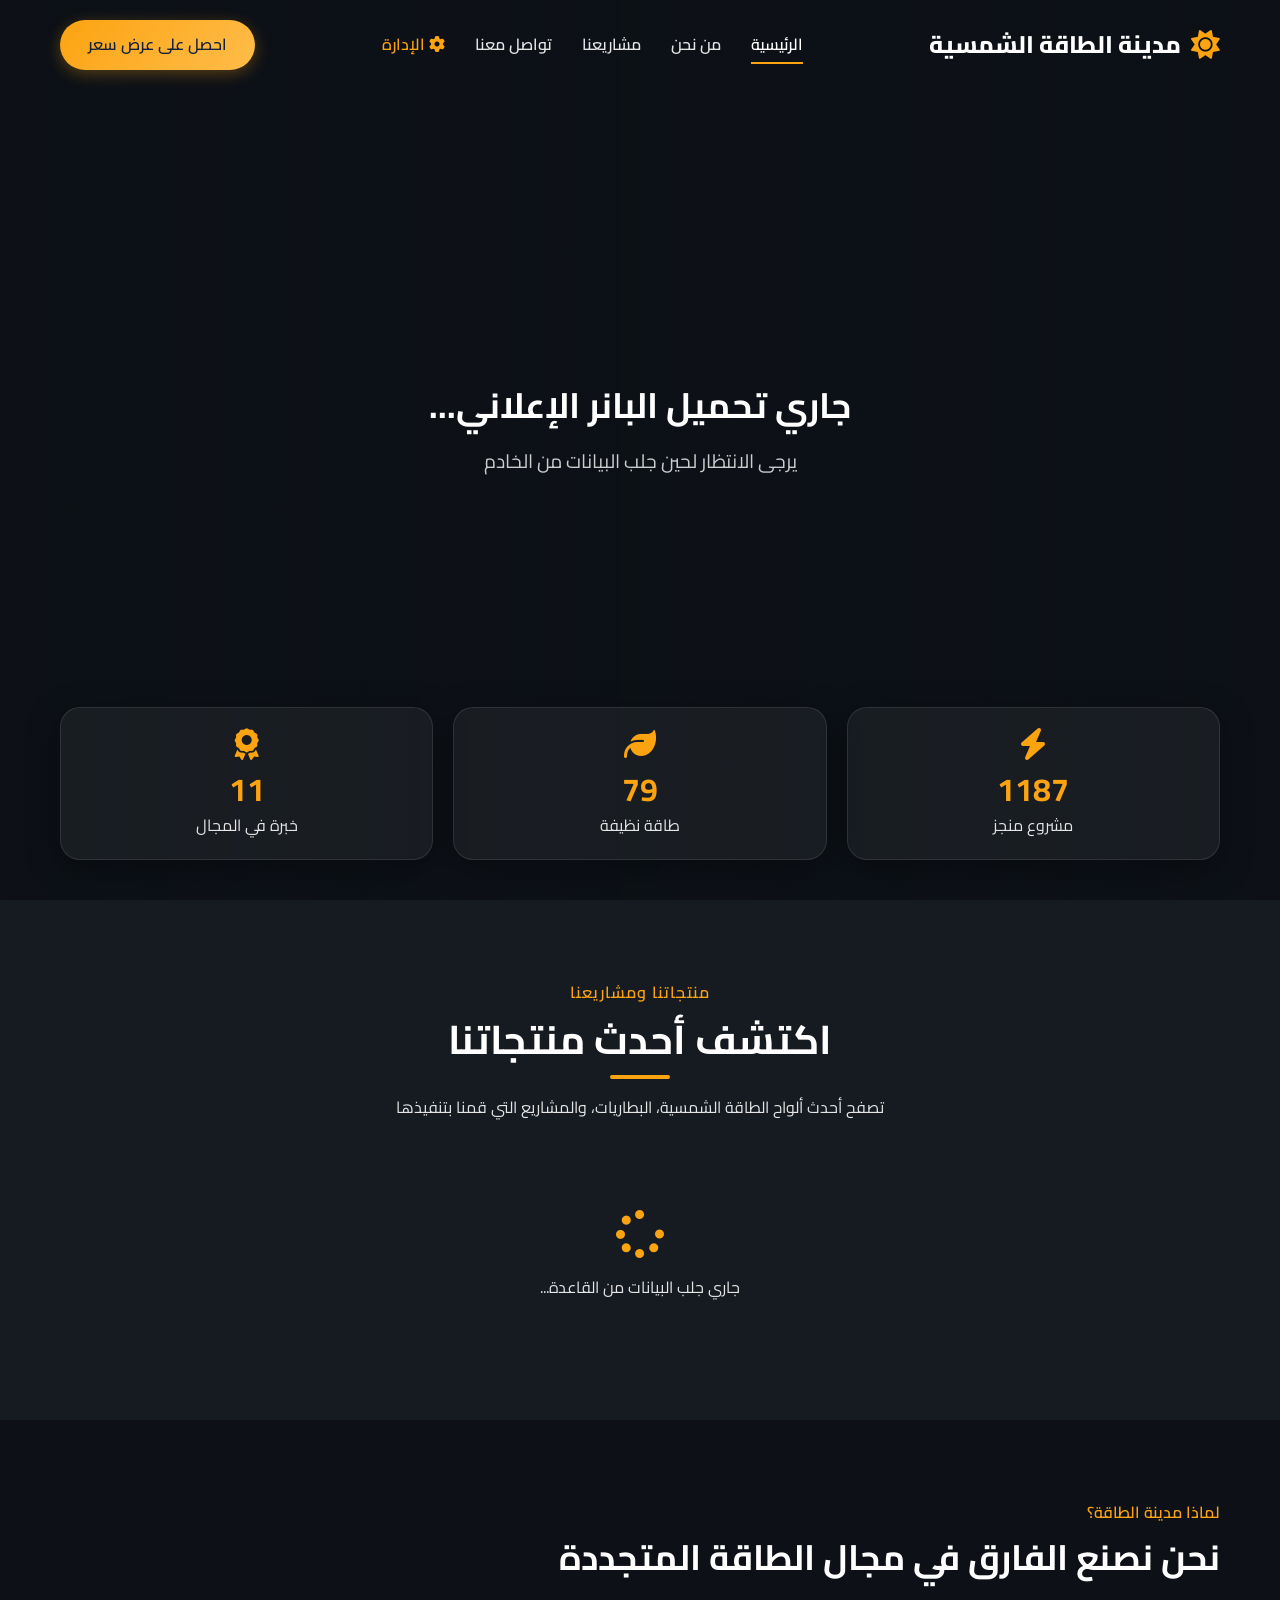
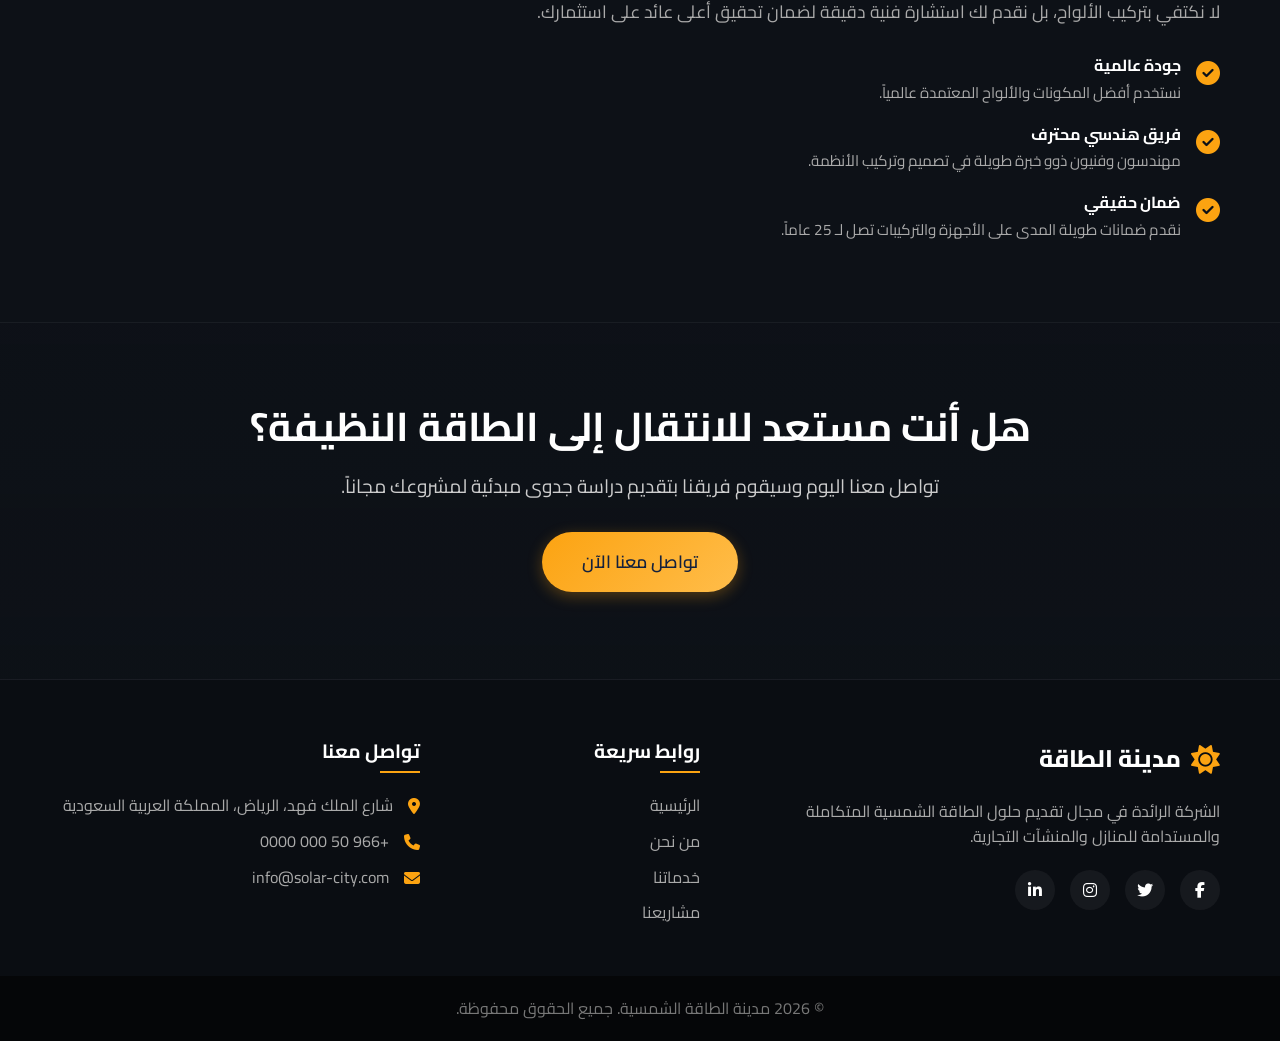
==== index.html @ 804834fa "مدينة الطاقه الشمسيه" ====
<!DOCTYPE html>
<html lang="ar" dir="rtl">
<head>
    <meta charset="UTF-8">
    <meta name="viewport" content="width=device-width, initial-scale=1.0">
    <title>مدينة الطاقة الشمسية - لحياة أكثر إشراقاً</title>
    <meta name="description" content="مدينة الطاقة الشمسية - الخبراء في تصميم وتركيب وصيانة أنظمة الطاقة الشمسية بجودة عالمية.">
    <!-- Google Fonts -->
    <link rel="preconnect" href="https://fonts.googleapis.com">
    <link rel="preconnect" href="https://fonts.gstatic.com" crossorigin>
    <link href="https://fonts.googleapis.com/css2?family=Cairo:wght@300;400;600;700;800&display=swap" rel="stylesheet">
    <!-- Font Awesome for Icons -->
    <link rel="stylesheet" href="https://cdnjs.cloudflare.com/ajax/libs/font-awesome/6.4.0/css/all.min.css">
    <!-- Swiper CSS -->
    <link rel="stylesheet" href="https://cdn.jsdelivr.net/npm/swiper@11/swiper-bundle.min.css" />
    <!-- Custom CSS -->
    <link rel="stylesheet" href="css/style.css">
    <!-- Appwrite Web SDK -->
    <script src="https://cdn.jsdelivr.net/npm/appwrite@13.0.0"></script>
</head>
<body>

    <!-- Header & Navigation -->
    <header class="header">
        <div class="container nav-container">
            <a href="#" class="logo">
                <i class="fa-solid fa-sun"></i>
                <span> مدينة الطاقة الشمسية </span>
            </a>
            <nav class="navbar">
                <ul class="nav-menu">
                    <li><a href="#home" class="nav-link active">الرئيسية</a></li>
                    <li><a href="#about" class="nav-link">من نحن</a></li>
                    <li><a href="#projects" class="nav-link">مشاريعنا</a></li>
                    <li><a href="#contact" class="nav-link">تواصل معنا</a></li>
                    <li><a href="admin.html" class="nav-link" style="color: var(--primary-color);"><i class="fa-solid fa-gear"></i> الإدارة</a></li>
                </ul>
                <div class="hamburger">
                    <span class="bar"></span>
                    <span class="bar"></span>
                    <span class="bar"></span>
                </div>
            </nav>
            <a href="#contact" class="btn btn-primary nav-btn">احصل على عرض سعر</a>
        </div>
    </header>

    <!-- Hero Section (Slider) -->
    <section id="home" class="hero">
        <div class="swiper hero-swiper">
            <div class="swiper-wrapper" id="dynamic-hero-slides">
                <!-- Slides will be loaded dynamically from Appwrite -->
                <div class="swiper-slide" style="background-image: url('https://images.unsplash.com/photo-1509391366360-2e959784a276?q=80&w=2072&auto=format&fit=crop');">
                    <div class="hero-overlay"></div>
                    <div class="container hero-content" style="text-align: center;">
                        <h1 class="hero-title" style="font-size: 2.2rem; text-align: center;">جاري تحميل البانر الإعلاني...</h1>
                        <p class="hero-subtitle" style="text-align: center;">يرجى الانتظار لحين جلب البيانات من الخادم</p>
                    </div>
                </div>
            </div>
            <!-- Add Pagination -->
            <div class="swiper-pagination"></div>
            <!-- Add Navigation -->
            <div class="swiper-button-next"></div>
            <div class="swiper-button-prev"></div>
        </div>

        <!-- Floating Statistics -->
        <div class="hero-stats-wrapper">
            <div class="container">
                <div class="hero-stats">
                    <div class="stat-card glass-panel">
                        <i class="fa-solid fa-bolt stat-icon"></i>
                        <h3>+1500</h3>
                        <p>مشروع منجز</p>
                    </div>
                    <div class="stat-card glass-panel">
                        <i class="fa-solid fa-leaf stat-icon"></i>
                        <h3>100%</h3>
                        <p>طاقة نظيفة</p>
                    </div>
                    <div class="stat-card glass-panel">
                        <i class="fa-solid fa-award stat-icon"></i>
                        <h3>15 سنة</h3>
                        <p>خبرة في المجال</p>
                    </div>
                </div>
            </div>
        </div>
    </section>

    <!-- Products & Projects Section (Dynamic) -->
    <section id="projects" class="services section-padding">
        <div class="container">
            <div class="section-title text-center">
                <span class="subtitle">منتجاتنا ومشاريعنا</span>
                <h2>اكتشف أحدث منتجاتنا</h2>
                <p>تصفح أحدث ألواح الطاقة الشمسية، البطاريات، والمشاريع التي قمنا بتنفيذها</p>
            </div>
            
            <!-- Dynamic Category Filters (Shown on all screen sizes, scrollable on mobile) -->
            <div id="category-filter-container" class="category-filter-wrapper" style="display: none; margin-bottom: 40px; text-align: center;">
                <div class="category-filter-scroll">
                    <button id="filter-btn-all" class="filter-btn active" onclick="filterByCategory('all')">الكل</button>
                    <!-- Other filters will be appended here dynamically -->
                </div>
            </div>

            <div id="dynamic-products" class="products-grid">
                <!-- Data will be loaded here dynamically from Appwrite -->
                <div class="loading-spinner text-center" style="grid-column: 1 / -1; padding: 40px;">
                    <i class="fa-solid fa-spinner fa-spin fa-3x" style="color: var(--primary-color);"></i>
                    <p style="margin-top: 15px;">جاري جلب البيانات من القاعدة...</p>
                </div>
            </div>
        </div>
    </section>

    <!-- Features Section (Why Choose Us) -->
    <section id="about" class="features section-padding bg-light">
        <div class="container">
            <div class="features-content">
                <div class="features-text">
                    <span class="subtitle">لماذا مدينة الطاقة؟</span>
                    <h2>نحن نصنع الفارق في مجال الطاقة المتجددة</h2>
                    <p>لا نكتفي بتركيب الألواح، بل نقدم لك استشارة فنية دقيقة لضمان تحقيق أعلى عائد على استثمارك.</p>
                    
                    <ul class="feature-list">
                        <li>
                            <i class="fa-solid fa-check-circle"></i>
                            <div>
                                <h4>جودة عالمية</h4>
                                <p>نستخدم أفضل المكونات والألواح المعتمدة عالمياً.</p>
                            </div>
                        </li>
                        <li>
                            <i class="fa-solid fa-check-circle"></i>
                            <div>
                                <h4>فريق هندسي محترف</h4>
                                <p>مهندسون وفنيون ذوو خبرة طويلة في تصميم وتركيب الأنظمة.</p>
                            </div>
                        </li>
                        <li>
                            <i class="fa-solid fa-check-circle"></i>
                            <div>
                                <h4>ضمان حقيقي</h4>
                                <p>نقدم ضمانات طويلة المدى على الأجهزة والتركيبات تصل لـ 25 عاماً.</p>
                            </div>
                        </li>
                    </ul>
                </div>
                
            </div>
        </div>
    </section>

    <!-- Call to Action Section -->
    <section class="cta section-padding">
        <div class="container text-center">
            <h2>هل أنت مستعد للانتقال إلى الطاقة النظيفة؟</h2>
            <p>تواصل معنا اليوم وسيقوم فريقنا بتقديم دراسة جدوى مبدئية لمشروعك مجاناً.</p>
            <a href="#contact" class="btn btn-primary btn-large">تواصل معنا الآن</a>
        </div>
    </section>

    <!-- Footer -->
    <footer id="contact" class="footer">
        <div class="container footer-content">
            <div class="footer-col">
                <a href="#" class="logo footer-logo">
                    <i class="fa-solid fa-sun"></i>
                    <span>مدينة الطاقة</span>
                </a>
                <p>الشركة الرائدة في مجال تقديم حلول الطاقة الشمسية المتكاملة والمستدامة للمنازل والمنشآت التجارية.</p>
                <div class="social-links">
                    <a href="#"><i class="fa-brands fa-facebook-f"></i></a>
                    <a href="#"><i class="fa-brands fa-twitter"></i></a>
                    <a href="#"><i class="fa-brands fa-instagram"></i></a>
                    <a href="#"><i class="fa-brands fa-linkedin-in"></i></a>
                </div>
            </div>
            
            <div class="footer-col">
                <h3>روابط سريعة</h3>
                <ul>
                    <li><a href="#home">الرئيسية</a></li>
                    <li><a href="#about">من نحن</a></li>
                    <li><a href="#services">خدماتنا</a></li>
                    <li><a href="#projects">مشاريعنا</a></li>
                </ul>
            </div>
            
            <div class="footer-col">
                <h3>تواصل معنا</h3>
                <ul class="contact-info">
                    <li><i class="fa-solid fa-location-dot"></i> شارع الملك فهد، الرياض، المملكة العربية السعودية</li>
                    <li><i class="fa-solid fa-phone"></i> +966 50 000 0000</li>
                    <li><i class="fa-solid fa-envelope"></i> info@solar-city.com</li>
                </ul>
            </div>
        </div>
        <div class="footer-bottom">
            <div class="container">
                <p>&copy; 2026 مدينة الطاقة الشمسية. جميع الحقوق محفوظة.</p>
            </div>
        </div>
    </footer>

    <!-- Product Details Modal -->
    <div id="productModal" class="modal">
        <div class="modal-content">
            <span class="close-modal">&times;</span>
            <div class="modal-body">
                <div class="modal-gallery">
                    <img id="modalMainImg" src="" alt="صورة المنتج الرئيسية" class="modal-main-img">
                    <video id="modalMainVideo" src="" controls class="modal-main-img" style="display: none; object-fit: cover;"></video>
                    <div id="modalThumbnails" class="modal-thumbnails"></div>
                </div>
                <div class="modal-info">
                    <h2 id="modalTitle"></h2>
                    <span id="modalType" class="product-type"></span>
                    <span id="modalCategory" class="product-category" style="position:static; margin-bottom:10px; display:inline-block;"></span>
                    <div id="modalPrice" class="product-price" style="margin: 15px 0;"></div>
                    <p id="modalDesc" class="product-desc" style="white-space: pre-wrap; margin-bottom: 20px;"></p>
                    <a id="modalWhatsappBtn" href="#" target="_blank" class="btn btn-primary" style="background-color: #25D366; border-color: #25D366; display: flex; align-items: center; justify-content: center; gap: 10px;">
                        <i class="fa-brands fa-whatsapp" style="font-size: 1.5em;"></i> تواصل لطلب المنتج
                    </a>
                </div>
            </div>
        </div>
    </div>

    <!-- Swiper JS -->
    <script src="https://cdn.jsdelivr.net/npm/swiper@11/swiper-bundle.min.js"></script>
    <!-- Appwrite Config -->
    <script src="js/config.js"></script>
    <!-- Custom JS -->
    <script src="js/main.js"></script>
</body>
</html>
---- css/style.css ----
/* 
    ==================================================
    CSS Variables & Reset
    ==================================================
*/
:root {
    --primary-color: #fca311; /* Solar Gold */
    --primary-color-hover: #e59400;
    --secondary-color: #14213d; /* Deep Navy Blue */
    --text-color: #e5e5e5;
    --text-dark: #14213d;
    --bg-color: #0d1117; /* Very Dark Tech Background */
    --bg-light: #161b22;
    --white: #ffffff;
    
    /* Glassmorphism Variables */
    --glass-bg: rgba(255, 255, 255, 0.05);
    --glass-border: rgba(255, 255, 255, 0.1);
    --glass-shadow: 0 8px 32px 0 rgba(0, 0, 0, 0.37);
    
    --transition: all 0.3s cubic-bezier(0.25, 0.8, 0.25, 1);
}

* {
    margin: 0;
    padding: 0;
    box-sizing: border-box;
}

html {
    scroll-behavior: smooth;
}

body {
    font-family: 'Cairo', sans-serif;
    background-color: var(--bg-color);
    color: var(--text-color);
    line-height: 1.6;
    overflow-x: hidden;
}

ul {
    list-style: none;
}

a {
    text-decoration: none;
    color: inherit;
    transition: var(--transition);
}

.container {
    max-width: 1200px;
    margin: 0 auto;
    padding: 0 20px;
}

/* Typography */
h1, h2, h3, h4, h5, h6 {
    font-weight: 700;
    line-height: 1.2;
    margin-bottom: 1rem;
    color: var(--white);
}

.text-center {
    text-align: center;
}

.section-padding {
    padding: 80px 0;
}

/* 
    ==================================================
    UI Components
    ==================================================
*/
.btn {
    display: inline-block;
    padding: 12px 28px;
    border-radius: 30px;
    font-weight: 600;
    cursor: pointer;
    transition: var(--transition);
    border: none;
    outline: none;
    text-align: center;
    position: relative;
    overflow: hidden;
    z-index: 1;
}

.btn-primary {
    background: linear-gradient(135deg, var(--primary-color), #ffbd4a);
    color: var(--text-dark);
    box-shadow: 0 4px 15px rgba(252, 163, 17, 0.3);
}

.btn-primary:hover {
    transform: translateY(-3px);
    box-shadow: 0 8px 25px rgba(252, 163, 17, 0.5);
}

.btn-secondary {
    background: transparent;
    color: var(--white);
    border: 2px solid var(--white);
}

.btn-secondary:hover {
    background: var(--white);
    color: var(--text-dark);
}

.btn-large {
    padding: 16px 40px;
    font-size: 1.1rem;
}

/* Glassmorphism Panel */
.glass-panel {
    background: var(--glass-bg);
    backdrop-filter: blur(10px);
    -webkit-backdrop-filter: blur(10px);
    border: 1px solid var(--glass-border);
    box-shadow: var(--glass-shadow);
    border-radius: 20px;
}

/* Section Title */
.section-title {
    margin-bottom: 50px;
}

.section-title .subtitle {
    color: var(--primary-color);
    font-weight: 600;
    text-transform: uppercase;
    letter-spacing: 1px;
    display: block;
    margin-bottom: 10px;
}

.section-title h2 {
    font-size: 2.5rem;
    position: relative;
    display: inline-block;
    padding-bottom: 15px;
}

.section-title h2::after {
    content: '';
    position: absolute;
    bottom: 0;
    left: 50%;
    transform: translateX(-50%);
    width: 60px;
    height: 4px;
    background-color: var(--primary-color);
    border-radius: 2px;
}

/* 
    ==================================================
    Header & Navbar
    ==================================================
*/
.header {
    position: fixed;
    top: 0;
    left: 0;
    width: 100%;
    z-index: 1000;
    padding: 20px 0;
    transition: var(--transition);
}

.header.scrolled {
    background: rgba(13, 17, 23, 0.9);
    backdrop-filter: blur(15px);
    padding: 10px 0;
    box-shadow: 0 4px 30px rgba(0, 0, 0, 0.5);
    border-bottom: 1px solid rgba(255, 255, 255, 0.05);
}

.nav-container {
    display: flex;
    justify-content: space-between;
    align-items: center;
}

.logo {
    display: flex;
    align-items: center;
    gap: 10px;
    font-size: 1.5rem;
    font-weight: 800;
    color: var(--white);
}

.logo i {
    color: var(--primary-color);
    font-size: 1.8rem;
    animation: rotateSlow 10s linear infinite;
}

@keyframes rotateSlow {
    0% { transform: rotate(0deg); }
    100% { transform: rotate(360deg); }
}

.nav-menu {
    display: flex;
    gap: 30px;
}

.nav-link {
    color: var(--text-color);
    font-weight: 600;
    position: relative;
    padding-bottom: 5px;
}

.nav-link::after {
    content: '';
    position: absolute;
    bottom: 0;
    right: 0;
    width: 0;
    height: 2px;
    background-color: var(--primary-color);
    transition: var(--transition);
}

.nav-link:hover::after, .nav-link.active::after {
    width: 100%;
    left: 0;
}

.nav-link:hover, .nav-link.active {
    color: var(--white);
}

.hamburger {
    display: none;
    cursor: pointer;
}

.bar {
    display: block;
    width: 25px;
    height: 3px;
    margin: 5px auto;
    -webkit-transition: all 0.3s ease-in-out;
    transition: all 0.3s ease-in-out;
    background-color: var(--white);
}

/* 
    ==================================================
    Hero Section
    ==================================================
*/
.hero {
    position: relative;
    width: 100%;
    background-color: var(--bg-color);
}

.hero-swiper {
    width: 100%;
    height: 100vh;
}

.swiper-slide {
    background-position: center;
    background-size: cover;
    background-repeat: no-repeat;
    display: flex;
    align-items: center;
}

/* Custom Swiper Styling */
.swiper-button-next,
.swiper-button-prev {
    color: var(--primary-color) !important;
}

.swiper-pagination-bullet-active {
    background: var(--primary-color) !important;
}

.hero-stats-wrapper {
    position: absolute;
    bottom: 40px;
    left: 0;
    width: 100%;
    z-index: 10;
}

.hero-overlay {
    position: absolute;
    top: 0;
    left: 0;
    width: 100%;
    height: 100%;
    background: linear-gradient(to right, rgba(13, 17, 23, 0.9) 0%, rgba(13, 17, 23, 0.5) 100%);
    z-index: 1;
}

.hero-content {
    position: relative;
    z-index: 2;
    max-width: 800px;
}

.hero-title {
    font-size: 4rem;
    margin-bottom: 20px;
    animation: fadeInUp 1s ease forwards;
    opacity: 0;
}

.hero-title span {
    color: var(--primary-color);
}

.hero-subtitle {
    font-size: 1.2rem;
    margin-bottom: 40px;
    color: #ccc;
    animation: fadeInUp 1s ease forwards 0.3s;
    opacity: 0;
}

.hero-buttons {
    display: flex;
    gap: 20px;
    margin-bottom: 60px;
    animation: fadeInUp 1s ease forwards 0.6s;
    opacity: 0;
}

.hero-buttons i {
    margin-right: 8px;
}

.hero-stats {
    display: grid;
    grid-template-columns: repeat(3, 1fr);
    gap: 20px;
    animation: fadeInUp 1s ease forwards 0.9s;
    opacity: 0;
}

.stat-card {
    padding: 20px;
    text-align: center;
    transition: var(--transition);
}

.stat-card:hover {
    transform: translateY(-10px);
    border-color: rgba(252, 163, 17, 0.5);
}

.stat-icon {
    font-size: 2rem;
    color: var(--primary-color);
    margin-bottom: 10px;
}

.stat-card h3 {
    font-size: 2rem;
    margin-bottom: 5px;
    color: var(--primary-color);
}

@keyframes fadeInUp {
    from {
        opacity: 0;
        transform: translateY(30px);
    }
    to {
        opacity: 1;
        transform: translateY(0);
    }
}

/* 
    ==================================================
    Services Section
    ==================================================
*/
.services {
    background-color: var(--bg-light);
}

.products-grid {
    display: grid;
    grid-template-columns: repeat(auto-fit, minmax(300px, 1fr));
    gap: 30px;
}

.product-card {
    background: var(--bg-color);
    border-radius: 20px;
    transition: var(--transition);
    border: 1px solid rgba(255,255,255,0.05);
    position: relative;
    overflow: hidden;
    display: flex;
    flex-direction: column;
}

.product-card:hover {
    transform: translateY(-10px);
    box-shadow: 0 10px 30px rgba(0,0,0,0.5);
    border-color: rgba(252, 163, 17, 0.3);
}

.product-img-wrapper {
    position: relative;
    width: 100%;
    height: 250px;
    overflow: hidden;
}

.product-img-wrapper img {
    width: 100%;
    height: 100%;
    object-fit: cover;
    transition: transform 0.5s ease;
}

.product-card:hover .product-img-wrapper img {
    transform: scale(1.1);
}

.product-category {
    position: absolute;
    top: 15px;
    right: 15px;
    background: var(--primary-color);
    color: var(--text-dark);
    padding: 5px 15px;
    border-radius: 20px;
    font-size: 0.85rem;
    font-weight: 700;
    z-index: 2;
}

.product-content {
    padding: 25px;
    flex: 1;
    display: flex;
    flex-direction: column;
}

.product-content h3 {
    margin-bottom: 10px;
    font-size: 1.3rem;
}

.product-type {
    color: var(--primary-color);
    font-size: 0.9rem;
    margin-bottom: 15px;
    font-weight: 600;
}

.product-desc {
    color: #aaa;
    margin-bottom: 25px;
    font-size: 0.95rem;
    flex: 1;
}

.product-footer {
    display: flex;
    justify-content: space-between;
    align-items: center;
    border-top: 1px solid rgba(255,255,255,0.05);
    padding-top: 15px;
}

.product-price {
    display: flex;
    flex-direction: column;
}

.new-price {
    color: var(--white);
    font-size: 1.2rem;
    font-weight: 700;
}

.old-price {
    color: #777;
    text-decoration: line-through;
    font-size: 0.9rem;
}

.btn-details {
    color: var(--primary-color);
    font-weight: 600;
    display: inline-flex;
    align-items: center;
    gap: 8px;
}

.btn-details:hover {
    color: var(--white);
}

/* 
    ==================================================
    Features (About) Section
    ==================================================
*/
.features-content {
    display: flex;
    align-items: center;
    gap: 50px;
}

.features-text {
    flex: 1;
}

.features-text .subtitle {
    color: var(--primary-color);
    font-weight: 600;
    margin-bottom: 10px;
    display: block;
}

.features-text h2 {
    font-size: 2.2rem;
    margin-bottom: 20px;
}

.features-text > p {
    color: #aaa;
    margin-bottom: 30px;
    font-size: 1.1rem;
}

.feature-list {
    display: flex;
    flex-direction: column;
    gap: 20px;
}

.feature-list li {
    display: flex;
    gap: 15px;
}

.feature-list i {
    color: var(--primary-color);
    font-size: 1.5rem;
    margin-top: 5px;
}

.feature-list h4 {
    margin-bottom: 5px;
}

.feature-list p {
    color: #aaa;
    font-size: 0.95rem;
}

.features-image {
    flex: 1;
    position: relative;
}

.img-wrapper {
    padding: 10px;
    border-radius: 20px;
}

.img-wrapper img {
    width: 100%;
    border-radius: 15px;
    display: block;
}

.experience-badge {
    position: absolute;
    bottom: -20px;
    right: -20px;
    background: linear-gradient(135deg, var(--primary-color), #ffbd4a);
    color: var(--text-dark);
    padding: 20px;
    border-radius: 20px;
    display: flex;
    align-items: center;
    gap: 10px;
    box-shadow: 0 10px 20px rgba(0,0,0,0.3);
    animation: float 3s ease-in-out infinite;
}

.experience-badge .number {
    font-size: 3rem;
    font-weight: 800;
    line-height: 1;
}

.experience-badge .text {
    font-weight: 700;
    line-height: 1.2;
}

@keyframes float {
    0% { transform: translateY(0px); }
    50% { transform: translateY(-10px); }
    100% { transform: translateY(0px); }
}

/* 
    ==================================================
    CTA Section
    ==================================================
*/
.cta {
    background: linear-gradient(rgba(13, 17, 23, 0.8), rgba(13, 17, 23, 0.9)), url('https://images.unsplash.com/photo-1508514177221-188b1cf16e9d?q=80&w=2072&auto=format&fit=crop') center/cover fixed;
    border-top: 1px solid rgba(255,255,255,0.05);
    border-bottom: 1px solid rgba(255,255,255,0.05);
}

.cta h2 {
    font-size: 2.5rem;
    margin-bottom: 20px;
}

.cta p {
    font-size: 1.2rem;
    margin-bottom: 30px;
    color: #ccc;
}

/* 
    ==================================================
    Footer
    ==================================================
*/
.footer {
    background-color: #0a0d12;
    padding-top: 60px;
}

.footer-content {
    display: grid;
    grid-template-columns: 2fr 1fr 1.5fr;
    gap: 40px;
    margin-bottom: 40px;
}

.footer-logo {
    margin-bottom: 20px;
    display: inline-flex;
}

.footer-col p {
    color: #aaa;
    margin-bottom: 20px;
}

.social-links {
    display: flex;
    gap: 15px;
}

.social-links a {
    width: 40px;
    height: 40px;
    border-radius: 50%;
    background: rgba(255,255,255,0.05);
    display: flex;
    justify-content: center;
    align-items: center;
    color: var(--white);
    transition: var(--transition);
}

.social-links a:hover {
    background: var(--primary-color);
    color: var(--text-dark);
    transform: translateY(-3px);
}

.footer-col h3 {
    font-size: 1.2rem;
    margin-bottom: 20px;
    position: relative;
    padding-bottom: 10px;
}

.footer-col h3::after {
    content: '';
    position: absolute;
    bottom: 0;
    right: 0;
    width: 40px;
    height: 2px;
    background: var(--primary-color);
}

.footer-col ul li {
    margin-bottom: 10px;
}

.footer-col ul li a {
    color: #aaa;
}

.footer-col ul li a:hover {
    color: var(--primary-color);
    padding-right: 5px;
}

.contact-info li {
    display: flex;
    align-items: flex-start;
    gap: 15px;
    color: #aaa;
    margin-bottom: 15px;
}

.contact-info i {
    color: var(--primary-color);
    margin-top: 5px;
}

.footer-bottom {
    background-color: #050608;
    padding: 20px 0;
    text-align: center;
    color: #777;
}

/* 
    ==================================================
    Responsive Design
    ==================================================
*/
@media (max-width: 991px) {
    .hero-title { font-size: 3rem; }
    .features-content { flex-direction: column; }
    .experience-badge { right: 20px; }
}

@media (max-width: 768px) {
    .hamburger { display: block; }
    
    .hamburger.active .bar:nth-child(2) {
        opacity: 0;
    }
    
    .hamburger.active .bar:nth-child(1) {
        transform: translateY(8px) rotate(45deg);
    }
    
    .hamburger.active .bar:nth-child(3) {
        transform: translateY(-8px) rotate(-45deg);
    }
    
    .nav-menu {
        position: fixed;
        right: -100%;
        top: 70px;
        flex-direction: column;
        background: rgba(13, 17, 23, 0.95);
        backdrop-filter: blur(10px);
        width: 100%;
        text-align: center;
        transition: 0.3s;
        box-shadow: 0 10px 27px rgba(0, 0, 0, 0.5);
        padding: 30px 0;
    }
    
    .nav-menu.active {
        right: 0;
    }
    
    .nav-link {
        font-size: 1.2rem;
    }
    
    .nav-btn {
        display: none;
    }
    
    .hero-swiper {
        height: 70vh;
    }
    
    .hero-stats-wrapper {
        position: relative;
        bottom: auto;
        padding-top: 30px;
        padding-bottom: 30px;
        background: var(--bg-light);
    }
    
    .hero-stats { 
        grid-template-columns: repeat(3, 1fr); 
        gap: 10px;
    }
    
    .stat-card {
        padding: 10px 5px;
    }
    
    .stat-card h3 {
        font-size: 1.2rem;
    }
    
    .stat-icon {
        font-size: 1.2rem;
        margin-bottom: 5px;
    }
    
    .stat-card p {
        font-size: 0.75rem;
    }
    
    .hero-buttons { flex-direction: column; }
    .footer-content { grid-template-columns: 1fr; }
    
    .logo { font-size: 1.1rem; white-space: nowrap; }
    .features-text h2 { font-size: 1.8rem; }
    .features-text > p { font-size: 1rem; }
    
    .hero-title { font-size: 2rem; }
    .hero-subtitle { font-size: 1rem; }
}

@media (max-width: 480px) {
    .hero-title { font-size: 1.6rem; line-height: 1.3; }
    .hero-subtitle { font-size: 0.85rem; padding: 0 10px; }
    .swiper-button-next, .swiper-button-prev { display: none; } /* Hide arrows on mobile to avoid overlap */
    
    .section-title h2 { font-size: 1.6rem; }
    .cta h2 { font-size: 1.4rem; }
    .cta p { font-size: 0.8rem; }
    
    .logo { font-size: 0.9rem; white-space: nowrap; }
    .logo i { font-size: 1.1rem; }
    
    .features-text h2 { font-size: 1.5rem; line-height: 1.3; }
    .features-text > p { font-size: 0.9rem; }
    .feature-list h4 { font-size: 1rem; }
    .feature-list p { font-size: 0.85rem; }
}

/* 
    ==================================================
    Product Details Modal Styles
    ==================================================
*/
.modal {
    display: none;
    position: fixed;
    z-index: 2000;
    left: 0;
    top: 0;
    width: 100%;
    height: 100%;
    overflow: auto;
    background-color: rgba(13, 17, 23, 0.85);
    backdrop-filter: blur(8px);
    -webkit-backdrop-filter: blur(8px);
    align-items: center;
    justify-content: center;
}

.modal.active {
    display: flex;
}

.modal-content {
    background: var(--bg-light);
    border: 1px solid var(--glass-border);
    box-shadow: var(--glass-shadow);
    border-radius: 20px;
    width: 90%;
    max-width: 850px;
    padding: 30px;
    position: relative;
    animation: modalAppear 0.4s cubic-bezier(0.25, 0.8, 0.25, 1);
    direction: rtl;
}

@keyframes modalAppear {
    from {
        opacity: 0;
        transform: translateY(30px) scale(0.95);
    }
    to {
        opacity: 1;
        transform: translateY(0) scale(1);
    }
}

.close-modal {
    position: absolute;
    top: 15px;
    left: 20px;
    color: var(--text-color);
    font-size: 2rem;
    font-weight: bold;
    cursor: pointer;
    transition: var(--transition);
    z-index: 10;
}

.close-modal:hover {
    color: var(--primary-color);
}

.modal-body {
    display: grid;
    grid-template-columns: 1.2fr 1fr;
    gap: 30px;
    margin-top: 15px;
}

.modal-gallery {
    display: flex;
    flex-direction: column;
    gap: 15px;
}

.modal-main-img {
    width: 100%;
    height: 350px;
    object-fit: cover;
    border-radius: 15px;
    border: 1px solid rgba(255, 255, 255, 0.05);
}

.modal-thumbnails {
    display: flex;
    gap: 10px;
    overflow-x: auto;
    padding-bottom: 5px;
}

.modal-thumbnails::-webkit-scrollbar {
    height: 5px;
}

.modal-thumbnails::-webkit-scrollbar-thumb {
    background: rgba(255, 255, 255, 0.1);
    border-radius: 5px;
}

.modal-thumbnail {
    width: 70px;
    height: 70px;
    object-fit: cover;
    border-radius: 10px;
    cursor: pointer;
    border: 2px solid transparent;
    transition: var(--transition);
    opacity: 0.6;
    flex-shrink: 0;
}

.modal-thumbnail:hover, .modal-thumbnail.active {
    opacity: 1;
    border-color: var(--primary-color);
}

.modal-info {
    display: flex;
    flex-direction: column;
    justify-content: flex-start;
}

.modal-info h2 {
    font-size: 1.8rem;
    margin-bottom: 10px;
}

@media (max-width: 768px) {
    .modal-body {
        grid-template-columns: 1fr;
    }
    .modal-content {
        padding: 20px;
        margin: 20px auto;
        max-height: 90vh;
        overflow-y: auto;
    }
    .modal-main-img, #modalMainVideo {
        height: 180px !important;
    }
}

/* 
    ==================================================
    Custom Mobile Optimization & Dynamic Filter Bar
    ==================================================
*/

/* Category Filter Layout */
.category-filter-wrapper {
    overflow: hidden;
    padding: 10px 0;
    margin-bottom: 30px;
}

.category-filter-scroll {
    display: flex;
    gap: 12px;
    justify-content: center;
    overflow-x: auto;
    scrollbar-width: none;
    padding: 10px 15px;
    -webkit-overflow-scrolling: touch;
}

.category-filter-scroll::-webkit-scrollbar {
    display: none;
}

.filter-btn {
    background: rgba(255, 255, 255, 0.05);
    border: 1px solid rgba(255, 255, 255, 0.1);
    color: var(--text-color);
    padding: 10px 20px;
    border-radius: 30px;
    font-size: 0.95rem;
    font-weight: 600;
    cursor: pointer;
    white-space: nowrap;
    transition: all 0.3s cubic-bezier(0.4, 0, 0.2, 1);
    box-shadow: 0 4px 6px rgba(0, 0, 0, 0.1);
}

.filter-btn:hover {
    background: rgba(252, 163, 17, 0.1);
    border-color: rgba(252, 163, 17, 0.3);
    color: var(--primary-color);
    transform: translateY(-2px);
}

.filter-btn.active {
    background: var(--primary-color);
    border-color: var(--primary-color);
    color: var(--bg-color);
    box-shadow: 0 4px 15px rgba(252, 163, 17, 0.4);
}

/* Modal Media Shrinking for Desktop */
.modal-main-img, #modalMainVideo {
    width: 100%;
    height: 250px !important;
    object-fit: cover;
    border-radius: 15px;
    border: 1px solid rgba(255, 255, 255, 0.05);
}

/* Mobile Responsive Adjustments */
@media (max-width: 768px) {
    /* Responsive font scale */
    .hero-title {
        font-size: 1.8rem !important;
        line-height: 1.3 !important;
        margin-bottom: 12px !important;
    }
    
    .hero-subtitle {
        font-size: 0.9rem !important;
        line-height: 1.5 !important;
        margin-bottom: 25px !important;
        padding: 0 10px;
    }

    .section-title h2 {
        font-size: 1.6rem !important;
    }
    
    .modal-info h2 {
        font-size: 1.3rem !important;
    }

    .modal-info p, .modal-desc {
        font-size: 0.85rem !important;
        line-height: 1.5 !important;
    }
}

/* Ultra Sleek 2-Column Grid on Mobile Screen */
@media (max-width: 600px) {
    .products-grid {
        grid-template-columns: repeat(2, 1fr) !important;
        gap: 12px !important;
        padding: 5px !important;
    }
    
    .product-card {
        border-radius: 12px !important;
        box-shadow: 0 4px 15px rgba(0, 0, 0, 0.2);
    }
    
    .product-img-wrapper {
        height: 120px !important;
    }
    
    .product-content {
        padding: 10px !important;
        flex-grow: 1;
        display: flex;
        flex-direction: column;
    }
    
    .product-content h3 {
        font-size: 0.85rem !important;
        margin-bottom: 4px !important;
        line-height: 1.3 !important;
        display: -webkit-box;
        -webkit-line-clamp: 2;
        -webkit-box-orient: vertical;
        overflow: hidden;
        height: 2.6em;
        color: var(--white);
    }
    
    .product-type {
        font-size: 0.7rem !important;
        margin-bottom: 6px !important;
        opacity: 0.7;
    }
    
    .product-desc {
        display: none !important; /* Hide description on mobile cards to keep them beautifully compact */
    }
    
    .product-price {
        display: flex;
        flex-direction: column;
        gap: 2px;
    }
    
    .product-price .new-price {
        font-size: 0.85rem !important;
    }
    
    .product-price .old-price {
        font-size: 0.7rem !important;
        margin-right: 0 !important;
    }
    
    .btn-details {
        font-size: 0.75rem !important;
        padding: 4px 0 !important;
        align-self: flex-end;
    }
    
    .product-footer {
        display: flex;
        flex-direction: column !important;
        align-items: flex-start !important;
        gap: 8px !important;
        margin-top: auto !important;
        width: 100%;
    }
    
    .category-filter-scroll {
        justify-content: flex-start !important; /* Align scroll to start for natural sliding */
        padding: 8px 10px;
    }
    
    .filter-btn {
        padding: 6px 14px !important;
        font-size: 0.8rem !important;
    }
}
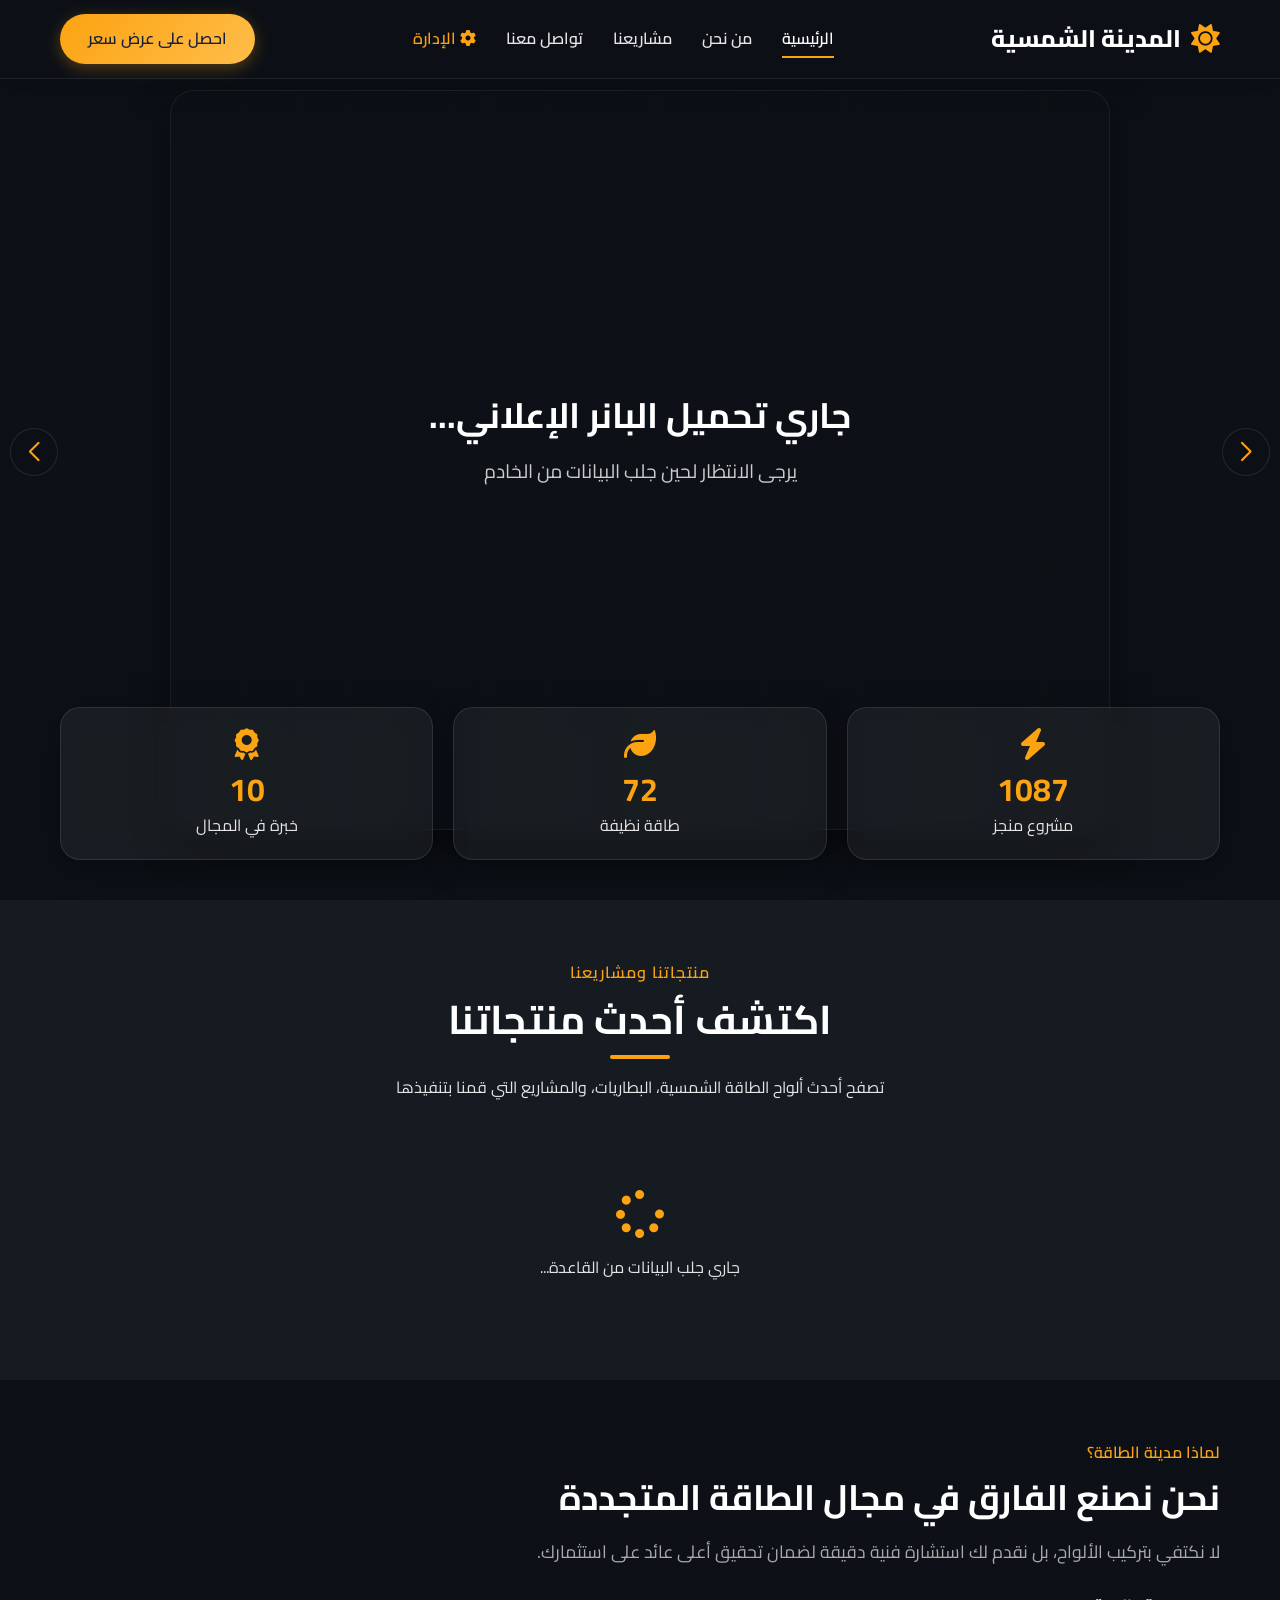
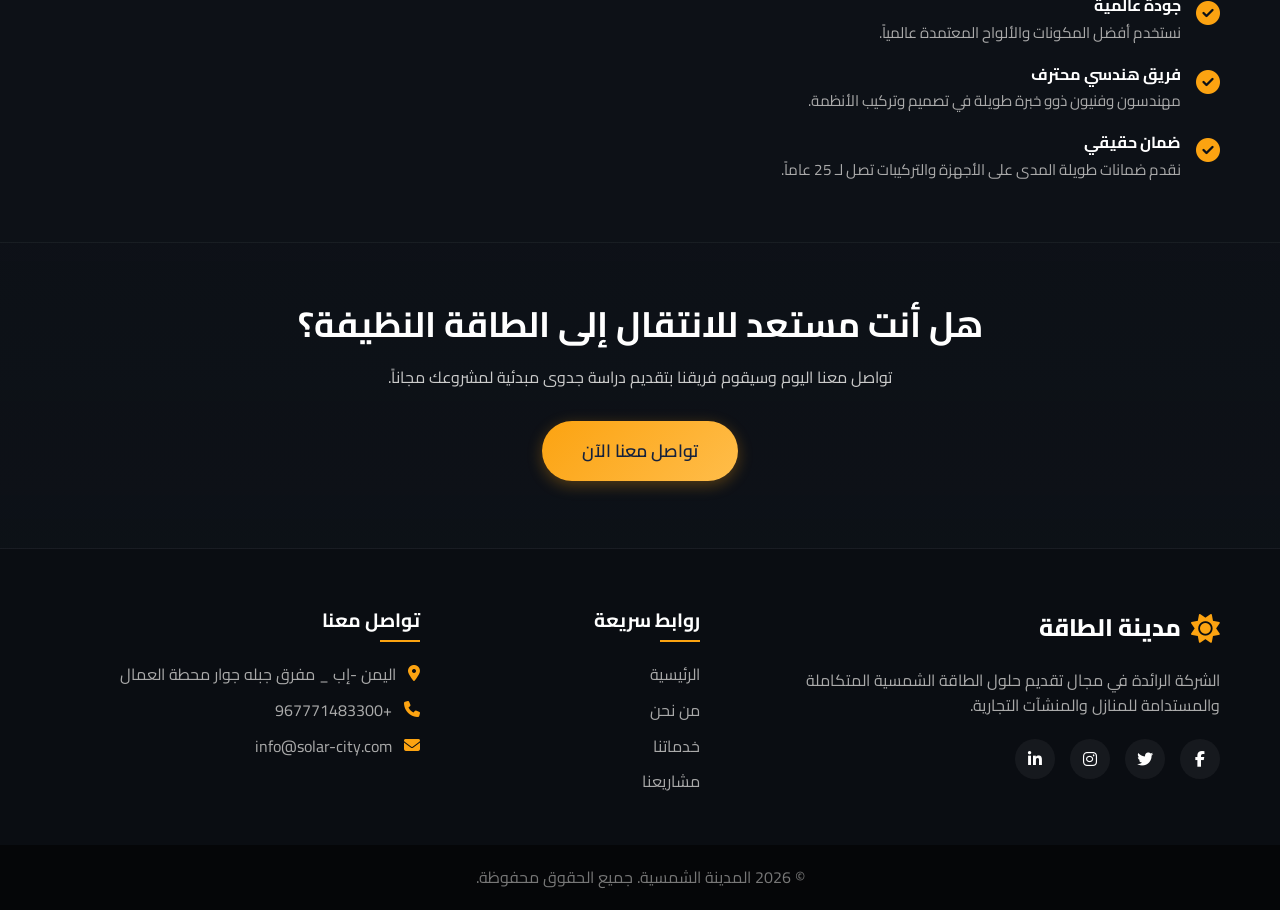
==== commit 3444b60a: "تحسينات مهمه" ====
--- a/index.html
+++ b/index.html
@@ -3,14 +3,14 @@
 <head>
     <meta charset="UTF-8">
     <meta name="viewport" content="width=device-width, initial-scale=1.0">
-    <title>مدينة الطاقة الشمسية - لحياة أكثر إشراقاً</title>
-    <meta name="description" content="مدينة الطاقة الشمسية - الخبراء في تصميم وتركيب وصيانة أنظمة الطاقة الشمسية بجودة عالمية.">
+    <title>المدينة   الشمسية - لحياة أكثر إشراقاً</title>
+    <meta name="description" content="المدينة  الشمسية - الخبراء في تصميم وتركيب وصيانة أنظمة الطاقة الشمسية بجودة عالمية.">
     <!-- Google Fonts -->
     <link rel="preconnect" href="https://fonts.googleapis.com">
     <link rel="preconnect" href="https://fonts.gstatic.com" crossorigin>
     <link href="https://fonts.googleapis.com/css2?family=Cairo:wght@300;400;600;700;800&display=swap" rel="stylesheet">
     <!-- Font Awesome for Icons -->
-    <link rel="stylesheet" href="https://cdnjs.cloudflare.com/ajax/libs/font-awesome/6.4.0/css/all.min.css">
+    <link rel="stylesheet" href="https://cdn.jsdelivr.net/npm/@fortawesome/fontawesome-free@6.4.0/css/all.min.css">
     <!-- Swiper CSS -->
     <link rel="stylesheet" href="https://cdn.jsdelivr.net/npm/swiper@11/swiper-bundle.min.css" />
     <!-- Custom CSS -->
@@ -25,12 +25,13 @@
         <div class="container nav-container">
             <a href="#" class="logo">
                 <i class="fa-solid fa-sun"></i>
-                <span> مدينة الطاقة الشمسية </span>
+                <span>المدينة  الشمسية </span>
             </a>
             <nav class="navbar">
                 <ul class="nav-menu">
                     <li><a href="#home" class="nav-link active">الرئيسية</a></li>
                     <li><a href="#about" class="nav-link">من نحن</a></li>
+                    <!-- Dynamic categories nav items will be injected here -->
                     <li><a href="#projects" class="nav-link">مشاريعنا</a></li>
                     <li><a href="#contact" class="nav-link">تواصل معنا</a></li>
                     <li><a href="admin.html" class="nav-link" style="color: var(--primary-color);"><i class="fa-solid fa-gear"></i> الإدارة</a></li>
@@ -106,7 +107,7 @@
                 </div>
             </div>
 
-            <div id="dynamic-products" class="products-grid">
+            <div id="dynamic-products">
                 <!-- Data will be loaded here dynamically from Appwrite -->
                 <div class="loading-spinner text-center" style="grid-column: 1 / -1; padding: 40px;">
                     <i class="fa-solid fa-spinner fa-spin fa-3x" style="color: var(--primary-color);"></i>
@@ -193,15 +194,15 @@
             <div class="footer-col">
                 <h3>تواصل معنا</h3>
                 <ul class="contact-info">
-                    <li><i class="fa-solid fa-location-dot"></i> شارع الملك فهد، الرياض، المملكة العربية السعودية</li>
-                    <li><i class="fa-solid fa-phone"></i> +966 50 000 0000</li>
+                    <li><i class="fa-solid fa-location-dot"></i> اليمن -إب _ مفرق جبله جوار محطة العمال </li>
+                    <li><i class="fa-solid fa-phone"></i> +967771483300</li>
                     <li><i class="fa-solid fa-envelope"></i> info@solar-city.com</li>
                 </ul>
             </div>
         </div>
         <div class="footer-bottom">
             <div class="container">
-                <p>&copy; 2026 مدينة الطاقة الشمسية. جميع الحقوق محفوظة.</p>
+                <p>&copy; 2026 المدينة  الشمسية. جميع الحقوق محفوظة.</p>
             </div>
         </div>
     </footer>
--- a/css/style.css
+++ b/css/style.css
@@ -68,7 +68,7 @@
 }
 
 .section-padding {
-    padding: 80px 0;
+    padding: 60px 0;
 }
 
 /* 
@@ -172,16 +172,20 @@
     left: 0;
     width: 100%;
     z-index: 1000;
-    padding: 20px 0;
+    padding: 14px 0;
+    background: rgba(13, 17, 23, 0.85);
+    backdrop-filter: blur(15px);
+    -webkit-backdrop-filter: blur(15px);
+    border-bottom: 1px solid rgba(255, 255, 255, 0.08);
+    box-shadow: 0 4px 30px rgba(0, 0, 0, 0.3);
     transition: var(--transition);
 }
 
 .header.scrolled {
-    background: rgba(13, 17, 23, 0.9);
-    backdrop-filter: blur(15px);
-    padding: 10px 0;
+    padding: 8px 0;
+    background: rgba(13, 17, 23, 0.95);
+    border-bottom: 1px solid rgba(255, 255, 255, 0.12);
     box-shadow: 0 4px 30px rgba(0, 0, 0, 0.5);
-    border-bottom: 1px solid rgba(255, 255, 255, 0.05);
 }
 
 .nav-container {
@@ -271,6 +275,10 @@
 .hero-swiper {
     width: 100%;
     height: 100vh;
+    padding-top: 90px;
+    padding-bottom: 30px;
+    box-sizing: border-box;
+    overflow: hidden;
 }
 
 .swiper-slide {
@@ -279,16 +287,57 @@
     background-repeat: no-repeat;
     display: flex;
     align-items: center;
+    border-radius: 24px;
+    overflow: hidden;
+    height: calc(100vh - 160px) !important;
+    transform: scale(0.9);
+    opacity: 0.45;
+    transition: transform 0.7s cubic-bezier(0.25, 1, 0.5, 1), opacity 0.7s ease;
+    box-shadow: 0 15px 35px rgba(0, 0, 0, 0.5);
+    border: 1px solid rgba(255, 255, 255, 0.08);
+}
+
+.swiper-slide-active {
+    transform: scale(1);
+    opacity: 1;
 }
 
 /* Custom Swiper Styling */
 .swiper-button-next,
 .swiper-button-prev {
     color: var(--primary-color) !important;
+    background: rgba(13, 17, 23, 0.6) !important;
+    backdrop-filter: blur(5px);
+    -webkit-backdrop-filter: blur(5px);
+    width: 48px !important;
+    height: 48px !important;
+    border-radius: 50%;
+    border: 1px solid rgba(255, 255, 255, 0.1);
+    transition: all 0.3s ease !important;
+    z-index: 15;
+}
+.swiper-button-next:hover,
+.swiper-button-prev:hover {
+    background: var(--primary-color) !important;
+    color: var(--text-dark) !important;
+    transform: scale(1.1);
+}
+.swiper-button-next::after,
+.swiper-button-prev::after {
+    font-size: 1.2rem !important;
+    font-weight: 800;
+}
+
+.swiper-pagination-bullet {
+    background: rgba(255, 255, 255, 0.3) !important;
+    opacity: 1 !important;
 }
 
 .swiper-pagination-bullet-active {
     background: var(--primary-color) !important;
+    width: 24px !important;
+    border-radius: 4px !important;
+    transition: width 0.3s ease !important;
 }
 
 .hero-stats-wrapper {
@@ -388,11 +437,6 @@
     }
 }
 
-/* 
-    ==================================================
-    Services Section
-    ==================================================
-*/
 .services {
     background-color: var(--bg-light);
 }
@@ -427,15 +471,21 @@
     overflow: hidden;
 }
 
-.product-img-wrapper img {
+.product-img-wrapper img,
+.product-img-wrapper video {
     width: 100%;
     height: 100%;
     object-fit: cover;
     transition: transform 0.5s ease;
 }
 
-.product-card:hover .product-img-wrapper img {
+.product-card:hover .product-img-wrapper img,
+.product-card:hover .product-img-wrapper video {
     transform: scale(1.1);
+}
+
+.product-card .product-category {
+    display: none !important;
 }
 
 .product-category {
@@ -514,11 +564,6 @@
     color: var(--white);
 }
 
-/* 
-    ==================================================
-    Features (About) Section
-    ==================================================
-*/
 .features-content {
     display: flex;
     align-items: center;
@@ -621,11 +666,6 @@
     100% { transform: translateY(0px); }
 }
 
-/* 
-    ==================================================
-    CTA Section
-    ==================================================
-*/
 .cta {
     background: linear-gradient(rgba(13, 17, 23, 0.8), rgba(13, 17, 23, 0.9)), url('https://images.unsplash.com/photo-1508514177221-188b1cf16e9d?q=80&w=2072&auto=format&fit=crop') center/cover fixed;
     border-top: 1px solid rgba(255,255,255,0.05);
@@ -633,12 +673,12 @@
 }
 
 .cta h2 {
-    font-size: 2.5rem;
+    font-size: 2.2rem;
     margin-bottom: 20px;
 }
 
 .cta p {
-    font-size: 1.2rem;
+    font-size: 1rem;
     margin-bottom: 30px;
     color: #ccc;
 }
@@ -726,14 +766,14 @@
 .contact-info li {
     display: flex;
     align-items: flex-start;
-    gap: 15px;
+    gap: 12px;
     color: #aaa;
-    margin-bottom: 15px;
+    margin-bottom: 12px;
 }
 
 .contact-info i {
     color: var(--primary-color);
-    margin-top: 5px;
+    margin-top: 3px;
 }
 
 .footer-bottom {
@@ -755,6 +795,21 @@
 }
 
 @media (max-width: 768px) {
+    .header {
+        padding: 8px 0 !important;
+        background: rgba(13, 17, 23, 0.92) !important;
+        backdrop-filter: blur(20px) !important;
+        -webkit-backdrop-filter: blur(20px) !important;
+    }
+    
+    .logo {
+        font-size: 1.1rem !important;
+    }
+    
+    .logo i {
+        font-size: 1.3rem !important;
+    }
+
     .hamburger { display: block; }
     
     .hamburger.active .bar:nth-child(2) {
@@ -772,7 +827,7 @@
     .nav-menu {
         position: fixed;
         right: -100%;
-        top: 70px;
+        top: 55px; /* Compact top alignment */
         flex-direction: column;
         background: rgba(13, 17, 23, 0.95);
         backdrop-filter: blur(10px);
@@ -780,7 +835,8 @@
         text-align: center;
         transition: 0.3s;
         box-shadow: 0 10px 27px rgba(0, 0, 0, 0.5);
-        padding: 30px 0;
+        padding: 20px 0;
+        gap: 15px !important;
     }
     
     .nav-menu.active {
@@ -788,7 +844,8 @@
     }
     
     .nav-link {
-        font-size: 1.2rem;
+        font-size: 1rem !important;
+        padding: 8px 0;
     }
     
     .nav-btn {
@@ -796,15 +853,28 @@
     }
     
     .hero-swiper {
-        height: 70vh;
+        height: 60vh !important;
+        overflow: hidden !important;
+        padding-top: 70px !important;
+        padding-bottom: 15px !important;
+    }
+
+    .hero-swiper .swiper-slide {
+        border-radius: 16px !important;
+        height: calc(60vh - 85px) !important;
+    }
+
+    .swiper-button-next, .swiper-button-prev {
+        display: flex !important;
+        width: 36px !important;
+        height: 36px !important;
+    }
+    .swiper-button-next::after, .swiper-button-prev::after {
+        font-size: 0.9rem !important;
     }
     
     .hero-stats-wrapper {
-        position: relative;
-        bottom: auto;
-        padding-top: 30px;
-        padding-bottom: 30px;
-        background: var(--bg-light);
+        display: none !important;
     }
     
     .hero-stats { 
@@ -846,8 +916,8 @@
     .swiper-button-next, .swiper-button-prev { display: none; } /* Hide arrows on mobile to avoid overlap */
     
     .section-title h2 { font-size: 1.6rem; }
-    .cta h2 { font-size: 1.4rem; }
-    .cta p { font-size: 0.8rem; }
+    .cta h2 { font-size: 1.2rem; }
+    .cta p { font-size: 0.6rem; }
     
     .logo { font-size: 0.9rem; white-space: nowrap; }
     .logo i { font-size: 1.1rem; }
@@ -858,11 +928,7 @@
     .feature-list p { font-size: 0.85rem; }
 }
 
-/* 
-    ==================================================
-    Product Details Modal Styles
-    ==================================================
-*/
+
 .modal {
     display: none;
     position: fixed;
@@ -961,15 +1027,18 @@
 }
 
 .modal-thumbnail {
-    width: 70px;
-    height: 70px;
+    width: 65px;
+    height: 65px;
     object-fit: cover;
-    border-radius: 10px;
+    border-radius: 8px;
     cursor: pointer;
     border: 2px solid transparent;
     transition: var(--transition);
     opacity: 0.6;
     flex-shrink: 0;
+    position: relative;
+    display: inline-block;
+    overflow: hidden;
 }
 
 .modal-thumbnail:hover, .modal-thumbnail.active {
@@ -989,25 +1058,160 @@
 }
 
 @media (max-width: 768px) {
+    .modal {
+        top: 55px;
+        height: calc(100vh - 55px);
+        align-items: stretch;
+        justify-content: stretch;
+        z-index: 999; /* Draw modal just below header (1000) so header stays on top */
+        background-color: var(--bg-color);
+        padding: 0;
+    }
+    
+    .modal-content {
+        width: 100%;
+        max-width: 100%;
+        height: 100%;
+        max-height: 100%;
+        border-radius: 0;
+        margin: 0;
+        padding: 20px 16px;
+        position: relative;
+        bottom: auto;
+        overflow-y: auto !important;
+        -webkit-overflow-scrolling: touch;
+        scroll-behavior: smooth;
+        border: none;
+        box-shadow: none;
+        background-color: var(--bg-color);
+    }
+    
     .modal-body {
         grid-template-columns: 1fr;
-    }
-    .modal-content {
-        padding: 20px;
-        margin: 20px auto;
-        max-height: 90vh;
-        overflow-y: auto;
-    }
+        gap: 20px;
+        margin-top: 10px;
+    }
+    
+    .modal-gallery {
+        display: flex;
+        flex-direction: column;
+        align-items: center;
+        width: 100%;
+        gap: 12px;
+    }
+    
     .modal-main-img, #modalMainVideo {
-        height: 180px !important;
-    }
-}
-
-/* 
-    ==================================================
-    Custom Mobile Optimization & Dynamic Filter Bar
-    ==================================================
-*/
+        width: 100% !important;
+        height: 250px !important;
+        object-fit: cover;
+        border-radius: 16px;
+        box-shadow: 0 8px 24px rgba(0, 0, 0, 0.4);
+    }
+    
+    .modal-thumbnails {
+        width: 100%;
+        display: flex;
+        gap: 10px;
+        padding: 4px 0;
+        overflow-x: auto;
+        scrollbar-width: none;
+        -webkit-overflow-scrolling: touch;
+    }
+    
+    .modal-thumbnails::-webkit-scrollbar {
+        display: none;
+    }
+    
+    .modal-thumbnail {
+        width: 60px;
+        height: 60px;
+        border-radius: 8px;
+    }
+
+    .close-modal {
+        position: absolute;
+        top: 15px;
+        left: 15px;
+        color: var(--white);
+        font-size: 1.5rem;
+        font-weight: bold;
+        cursor: pointer;
+        transition: var(--transition);
+        z-index: 10;
+        background: rgba(13, 17, 23, 0.6);
+        backdrop-filter: blur(4px);
+        -webkit-backdrop-filter: blur(4px);
+        border-radius: 50%;
+        width: 36px;
+        height: 36px;
+        display: flex;
+        align-items: center;
+        justify-content: center;
+        box-shadow: 0 4px 10px rgba(0, 0, 0, 0.3);
+    }
+
+    /* Small compact buttons for mobile view */
+    .btn, .btn-primary, #modalWhatsappBtn {
+        padding: 8px 16px !important;
+        font-size: 0.85rem !important;
+        border-radius: 10px !important;
+    }
+
+    .btn-details {
+        font-size: 0.8rem !important;
+        padding: 4px 8px !important;
+    }
+}
+
+.category-section {
+    margin-bottom: 60px;
+    width: 100%;
+}
+
+.category-header {
+    display: flex;
+    align-items: center;
+    gap: 20px;
+    margin-bottom: 30px;
+    padding-top: 10px;
+}
+
+.category-header h3 {
+    font-size: 1.7rem;
+    color: var(--white);
+    display: flex;
+    align-items: center;
+    gap: 12px;
+    white-space: nowrap;
+    margin-bottom: 0;
+    font-weight: 700;
+}
+
+.category-header h3 i {
+    color: var(--primary-color);
+    filter: drop-shadow(0 0 8px rgba(252, 163, 17, 0.5));
+}
+
+.category-divider {
+    flex: 1;
+    height: 1px;
+    background: linear-gradient(90deg, rgba(252, 163, 17, 0.4) 0%, rgba(255, 255, 255, 0.05) 100%);
+    border-radius: 1px;
+}
+
+@media (max-width: 768px) {
+    .category-section {
+        margin-bottom: 40px;
+    }
+    .category-header {
+        gap: 15px;
+        margin-bottom: 20px;
+    }
+    .category-header h3 {
+        font-size: 1.35rem;
+        gap: 8px;
+    }
+}
 
 /* Category Filter Layout */
 .category-filter-wrapper {
@@ -1097,80 +1301,83 @@
     }
 }
 
-/* Ultra Sleek 2-Column Grid on Mobile Screen */
+/* Ultra Sleek Full-Width (1-Column) Cards on Mobile Screen */
 @media (max-width: 600px) {
     .products-grid {
-        grid-template-columns: repeat(2, 1fr) !important;
-        gap: 12px !important;
-        padding: 5px !important;
+        grid-template-columns: 1fr !important;
+        gap: 20px !important;
+        padding: 10px !important;
     }
     
     .product-card {
-        border-radius: 12px !important;
-        box-shadow: 0 4px 15px rgba(0, 0, 0, 0.2);
+        border-radius: 16px !important;
+        box-shadow: 0 6px 20px rgba(0, 0, 0, 0.3);
     }
     
     .product-img-wrapper {
-        height: 120px !important;
+        height: 220px !important; /* Large, gorgeous full-width card image */
     }
     
     .product-content {
-        padding: 10px !important;
+        padding: 16px !important;
         flex-grow: 1;
         display: flex;
         flex-direction: column;
     }
     
     .product-content h3 {
+        font-size: 1.1rem !important;
+        margin-bottom: 6px !important;
+        line-height: 1.3 !important;
+        color: var(--white);
+        height: auto !important;
+    }
+    
+    .product-type {
+        font-size: 0.8rem !important;
+        margin-bottom: 8px !important;
+        opacity: 0.7;
+    }
+    
+    .product-desc {
+        display: block !important; /* Show descriptions now that the card is spacious! */
         font-size: 0.85rem !important;
-        margin-bottom: 4px !important;
-        line-height: 1.3 !important;
-        display: -webkit-box;
-        -webkit-line-clamp: 2;
-        -webkit-box-orient: vertical;
-        overflow: hidden;
-        height: 2.6em;
-        color: var(--white);
-    }
-    
-    .product-type {
-        font-size: 0.7rem !important;
-        margin-bottom: 6px !important;
-        opacity: 0.7;
-    }
-    
-    .product-desc {
-        display: none !important; /* Hide description on mobile cards to keep them beautifully compact */
+        line-height: 1.4 !important;
+        margin-bottom: 12px !important;
+        color: #aaa;
     }
     
     .product-price {
         display: flex;
-        flex-direction: column;
-        gap: 2px;
+        flex-direction: row;
+        align-items: center;
+        gap: 8px;
     }
     
     .product-price .new-price {
+        font-size: 1.05rem !important;
+    }
+    
+    .product-price .old-price {
         font-size: 0.85rem !important;
-    }
-    
-    .product-price .old-price {
-        font-size: 0.7rem !important;
         margin-right: 0 !important;
     }
     
     .btn-details {
-        font-size: 0.75rem !important;
-        padding: 4px 0 !important;
-        align-self: flex-end;
+        font-size: 0.85rem !important;
+        padding: 4px 8px !important;
+        align-self: center;
     }
     
     .product-footer {
         display: flex;
-        flex-direction: column !important;
-        align-items: flex-start !important;
-        gap: 8px !important;
+        flex-direction: row !important;
+        align-items: center !important;
+        justify-content: space-between !important;
+        width: 100%;
         margin-top: auto !important;
-        width: 100%;
+        border-top: 1px solid rgba(255,255,255,0.05);
+        padding-top: 10px;
     }
     
     .category-filter-scroll {
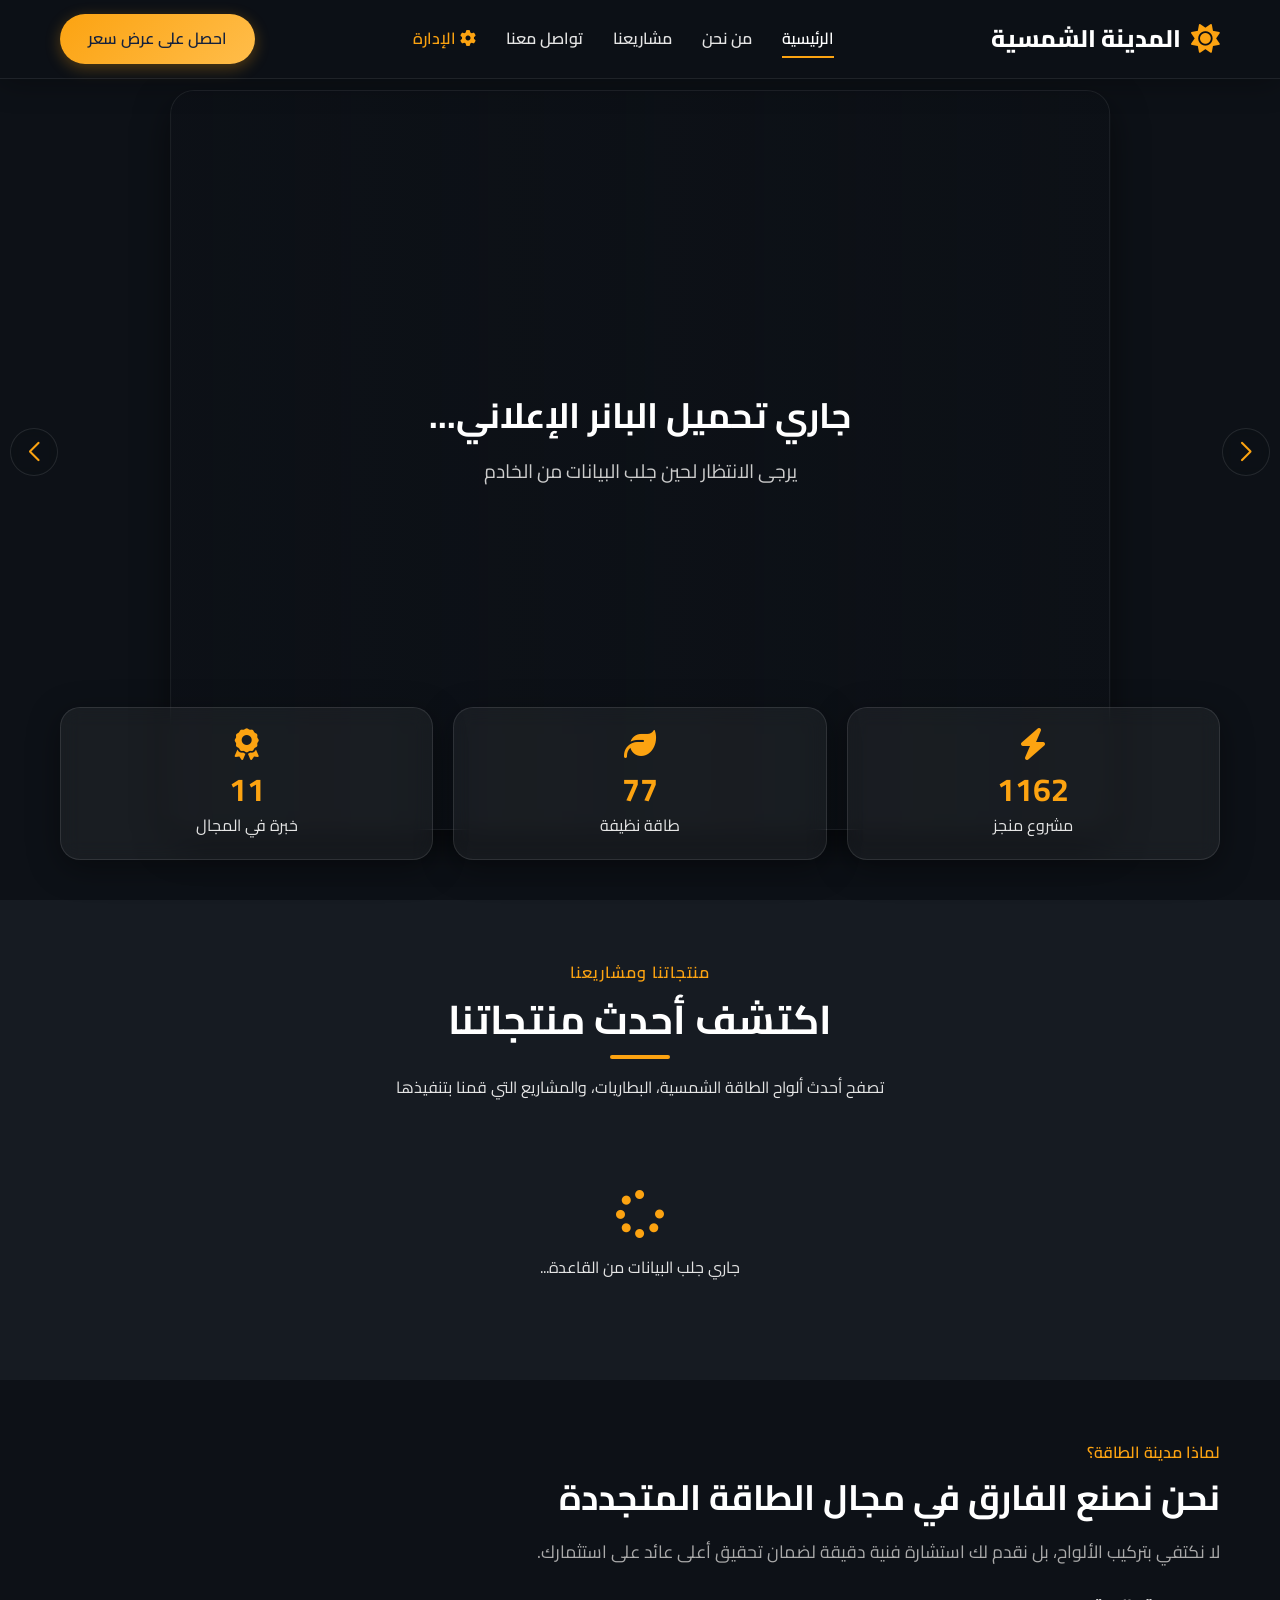
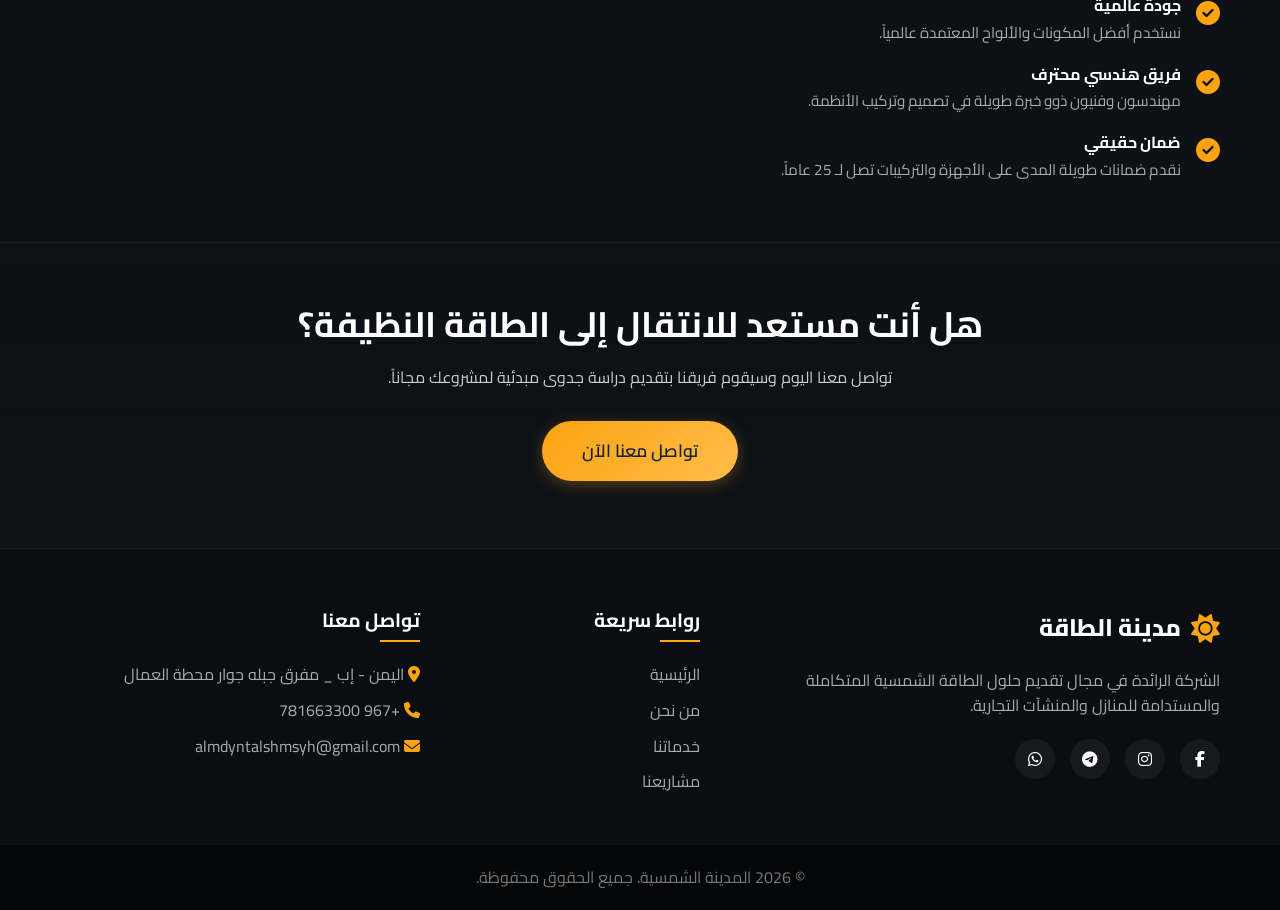
==== commit 672920c3: "تعديل التواصل" ====
--- a/index.html
+++ b/index.html
@@ -1,10 +1,12 @@
 <!DOCTYPE html>
 <html lang="ar" dir="rtl">
+
 <head>
     <meta charset="UTF-8">
     <meta name="viewport" content="width=device-width, initial-scale=1.0">
-    <title>المدينة   الشمسية - لحياة أكثر إشراقاً</title>
-    <meta name="description" content="المدينة  الشمسية - الخبراء في تصميم وتركيب وصيانة أنظمة الطاقة الشمسية بجودة عالمية.">
+    <title>المدينة الشمسية - لحياة أكثر إشراقاً</title>
+    <meta name="description"
+        content="المدينة  الشمسية - الخبراء في تصميم وتركيب وصيانة أنظمة الطاقة الشمسية بجودة عالمية.">
     <!-- Google Fonts -->
     <link rel="preconnect" href="https://fonts.googleapis.com">
     <link rel="preconnect" href="https://fonts.gstatic.com" crossorigin>
@@ -18,6 +20,7 @@
     <!-- Appwrite Web SDK -->
     <script src="https://cdn.jsdelivr.net/npm/appwrite@13.0.0"></script>
 </head>
+
 <body>
 
     <!-- Header & Navigation -->
@@ -25,7 +28,7 @@
         <div class="container nav-container">
             <a href="#" class="logo">
                 <i class="fa-solid fa-sun"></i>
-                <span>المدينة  الشمسية </span>
+                <span>المدينة الشمسية </span>
             </a>
             <nav class="navbar">
                 <ul class="nav-menu">
@@ -34,7 +37,8 @@
                     <!-- Dynamic categories nav items will be injected here -->
                     <li><a href="#projects" class="nav-link">مشاريعنا</a></li>
                     <li><a href="#contact" class="nav-link">تواصل معنا</a></li>
-                    <li><a href="admin.html" class="nav-link" style="color: var(--primary-color);"><i class="fa-solid fa-gear"></i> الإدارة</a></li>
+                    <li><a href="admin.html" class="nav-link" style="color: var(--primary-color);"><i
+                                class="fa-solid fa-gear"></i> الإدارة</a></li>
                 </ul>
                 <div class="hamburger">
                     <span class="bar"></span>
@@ -51,11 +55,14 @@
         <div class="swiper hero-swiper">
             <div class="swiper-wrapper" id="dynamic-hero-slides">
                 <!-- Slides will be loaded dynamically from Appwrite -->
-                <div class="swiper-slide" style="background-image: url('https://images.unsplash.com/photo-1509391366360-2e959784a276?q=80&w=2072&auto=format&fit=crop');">
+                <div class="swiper-slide"
+                    style="background-image: url('https://images.unsplash.com/photo-1509391366360-2e959784a276?q=80&w=2072&auto=format&fit=crop');">
                     <div class="hero-overlay"></div>
                     <div class="container hero-content" style="text-align: center;">
-                        <h1 class="hero-title" style="font-size: 2.2rem; text-align: center;">جاري تحميل البانر الإعلاني...</h1>
-                        <p class="hero-subtitle" style="text-align: center;">يرجى الانتظار لحين جلب البيانات من الخادم</p>
+                        <h1 class="hero-title" style="font-size: 2.2rem; text-align: center;">جاري تحميل البانر
+                            الإعلاني...</h1>
+                        <p class="hero-subtitle" style="text-align: center;">يرجى الانتظار لحين جلب البيانات من الخادم
+                        </p>
                     </div>
                 </div>
             </div>
@@ -98,11 +105,13 @@
                 <h2>اكتشف أحدث منتجاتنا</h2>
                 <p>تصفح أحدث ألواح الطاقة الشمسية، البطاريات، والمشاريع التي قمنا بتنفيذها</p>
             </div>
-            
+
             <!-- Dynamic Category Filters (Shown on all screen sizes, scrollable on mobile) -->
-            <div id="category-filter-container" class="category-filter-wrapper" style="display: none; margin-bottom: 40px; text-align: center;">
+            <div id="category-filter-container" class="category-filter-wrapper"
+                style="display: none; margin-bottom: 40px; text-align: center;">
                 <div class="category-filter-scroll">
-                    <button id="filter-btn-all" class="filter-btn active" onclick="filterByCategory('all')">الكل</button>
+                    <button id="filter-btn-all" class="filter-btn active"
+                        onclick="filterByCategory('all')">الكل</button>
                     <!-- Other filters will be appended here dynamically -->
                 </div>
             </div>
@@ -125,7 +134,7 @@
                     <span class="subtitle">لماذا مدينة الطاقة؟</span>
                     <h2>نحن نصنع الفارق في مجال الطاقة المتجددة</h2>
                     <p>لا نكتفي بتركيب الألواح، بل نقدم لك استشارة فنية دقيقة لضمان تحقيق أعلى عائد على استثمارك.</p>
-                    
+
                     <ul class="feature-list">
                         <li>
                             <i class="fa-solid fa-check-circle"></i>
@@ -150,7 +159,7 @@
                         </li>
                     </ul>
                 </div>
-                
+
             </div>
         </div>
     </section>
@@ -167,20 +176,29 @@
     <!-- Footer -->
     <footer id="contact" class="footer">
         <div class="container footer-content">
+
             <div class="footer-col">
                 <a href="#" class="logo footer-logo">
                     <i class="fa-solid fa-sun"></i>
                     <span>مدينة الطاقة</span>
                 </a>
                 <p>الشركة الرائدة في مجال تقديم حلول الطاقة الشمسية المتكاملة والمستدامة للمنازل والمنشآت التجارية.</p>
+
                 <div class="social-links">
-                    <a href="#"><i class="fa-brands fa-facebook-f"></i></a>
-                    <a href="#"><i class="fa-brands fa-twitter"></i></a>
-                    <a href="#"><i class="fa-brands fa-instagram"></i></a>
-                    <a href="#"><i class="fa-brands fa-linkedin-in"></i></a>
-                </div>
-            </div>
-            
+                    <a href="fb://facewebmodal/fbcid=https://www.facebook.com/share/17H3DNP75E/?mibextid=wwXIfr"
+                        target="_blank" title="فيسبوك"><i class="fa-brands fa-facebook-f"></i></a>
+
+                    <a href="instagram://user?username=YOUR_INSTAGRAM_USERNAME" target="_blank" title="إنستغرام"><i
+                            class="fa-brands fa-instagram"></i></a>
+
+                    <a href="tg://resolve?domain=YOUR_TELEGRAM_USERNAME" target="_blank" title="تليجرام"><i
+                            class="fa-brands fa-telegram"></i></a>
+
+                    <a href="https://wa.me/967781663300" target="_blank" title="واتساب"><i
+                            class="fa-brands fa-whatsapp"></i></a>
+                </div>
+            </div>
+
             <div class="footer-col">
                 <h3>روابط سريعة</h3>
                 <ul>
@@ -190,23 +208,37 @@
                     <li><a href="#projects">مشاريعنا</a></li>
                 </ul>
             </div>
-            
+
             <div class="footer-col">
                 <h3>تواصل معنا</h3>
                 <ul class="contact-info">
-                    <li><i class="fa-solid fa-location-dot"></i> اليمن -إب _ مفرق جبله جوار محطة العمال </li>
-                    <li><i class="fa-solid fa-phone"></i> +967771483300</li>
-                    <li><i class="fa-solid fa-envelope"></i> info@solar-city.com</li>
+                    <li>
+                        <a href="https://share.google/Vm71X7hz3ErBHk8k2" target="_blank">
+                            <i class="fa-solid fa-location-dot"></i> اليمن - إب _ مفرق جبله جوار محطة العمال
+                        </a>
+                    </li>
+
+                    <li>
+                        <a href="tel:+967771483300">
+                            <i class="fa-solid fa-phone"></i> +967 781663300
+                        </a>
+                    </li>
+
+                    <li>
+                        <a href="mailto:info@solar-city.com">
+                            <i class="fa-solid fa-envelope"></i> almdyntalshmsyh@gmail.com
+                        </a>
+                    </li>
                 </ul>
             </div>
         </div>
+
         <div class="footer-bottom">
             <div class="container">
-                <p>&copy; 2026 المدينة  الشمسية. جميع الحقوق محفوظة.</p>
+                <p>&copy; 2026 المدينة الشمسية. جميع الحقوق محفوظة.</p>
             </div>
         </div>
     </footer>
-
     <!-- Product Details Modal -->
     <div id="productModal" class="modal">
         <div class="modal-content">
@@ -214,16 +246,19 @@
             <div class="modal-body">
                 <div class="modal-gallery">
                     <img id="modalMainImg" src="" alt="صورة المنتج الرئيسية" class="modal-main-img">
-                    <video id="modalMainVideo" src="" controls class="modal-main-img" style="display: none; object-fit: cover;"></video>
+                    <video id="modalMainVideo" src="" controls class="modal-main-img"
+                        style="display: none; object-fit: cover;"></video>
                     <div id="modalThumbnails" class="modal-thumbnails"></div>
                 </div>
                 <div class="modal-info">
                     <h2 id="modalTitle"></h2>
                     <span id="modalType" class="product-type"></span>
-                    <span id="modalCategory" class="product-category" style="position:static; margin-bottom:10px; display:inline-block;"></span>
+                    <span id="modalCategory" class="product-category"
+                        style="position:static; margin-bottom:10px; display:inline-block;"></span>
                     <div id="modalPrice" class="product-price" style="margin: 15px 0;"></div>
                     <p id="modalDesc" class="product-desc" style="white-space: pre-wrap; margin-bottom: 20px;"></p>
-                    <a id="modalWhatsappBtn" href="#" target="_blank" class="btn btn-primary" style="background-color: #25D366; border-color: #25D366; display: flex; align-items: center; justify-content: center; gap: 10px;">
+                    <a id="modalWhatsappBtn" href="#" target="_blank" class="btn btn-primary"
+                        style="background-color: #25D366; border-color: #25D366; display: flex; align-items: center; justify-content: center; gap: 10px;">
                         <i class="fa-brands fa-whatsapp" style="font-size: 1.5em;"></i> تواصل لطلب المنتج
                     </a>
                 </div>
@@ -238,4 +273,5 @@
     <!-- Custom JS -->
     <script src="js/main.js"></script>
 </body>
-</html>
+
+</html>
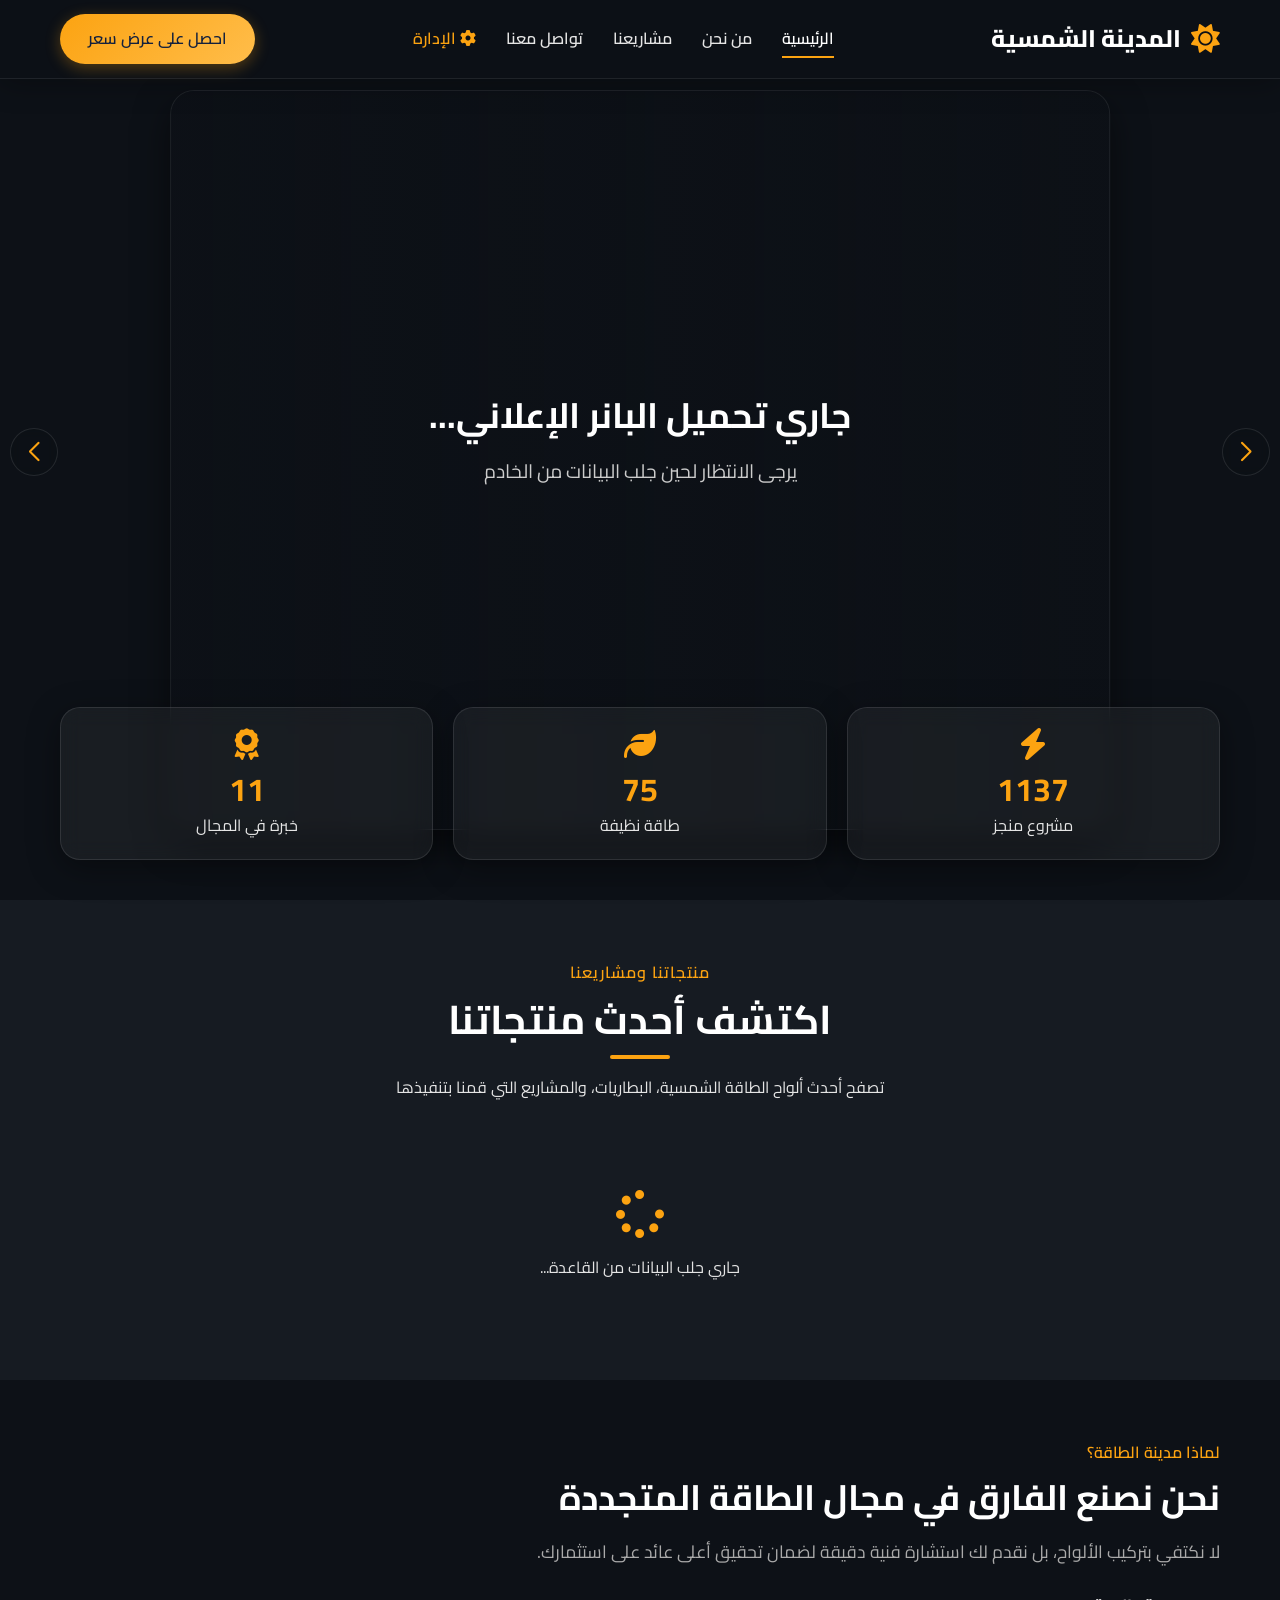
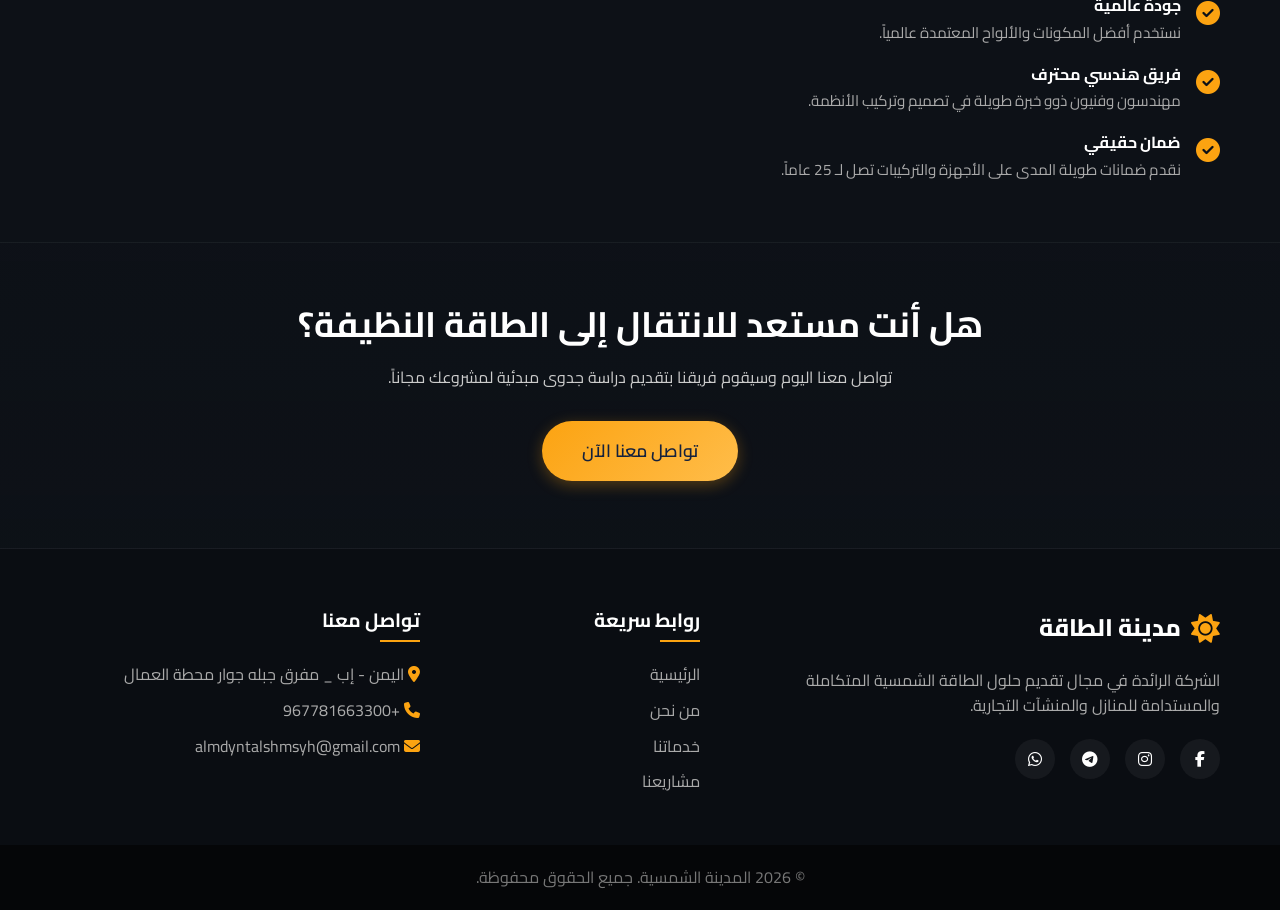
==== commit b2b3204a: "تواصل" ====
--- a/index.html
+++ b/index.html
@@ -185,8 +185,8 @@
                 <p>الشركة الرائدة في مجال تقديم حلول الطاقة الشمسية المتكاملة والمستدامة للمنازل والمنشآت التجارية.</p>
 
                 <div class="social-links">
-                    <a href="fb://facewebmodal/fbcid=https://www.facebook.com/share/17H3DNP75E/?mibextid=wwXIfr"
-                        target="_blank" title="فيسبوك"><i class="fa-brands fa-facebook-f"></i></a>
+                    <a href="https://www.facebook.com/share/17H3DNP75E/?mibextid=wwXIfr" target="_blank"
+                        title="فيسبوك"><i class="fa-brands fa-facebook-f"></i></a>
 
                     <a href="instagram://user?username=YOUR_INSTAGRAM_USERNAME" target="_blank" title="إنستغرام"><i
                             class="fa-brands fa-instagram"></i></a>
@@ -219,13 +219,13 @@
                     </li>
 
                     <li>
-                        <a href="tel:+967771483300">
-                            <i class="fa-solid fa-phone"></i> +967 781663300
+                        <a href="tel:+967781663300">
+                            <i class="fa-solid fa-phone"></i> +967781663300
                         </a>
                     </li>
 
                     <li>
-                        <a href="mailto:info@solar-city.com">
+                        <a href="mailto:almdyntalshmsyh@gmail.com">
                             <i class="fa-solid fa-envelope"></i> almdyntalshmsyh@gmail.com
                         </a>
                     </li>
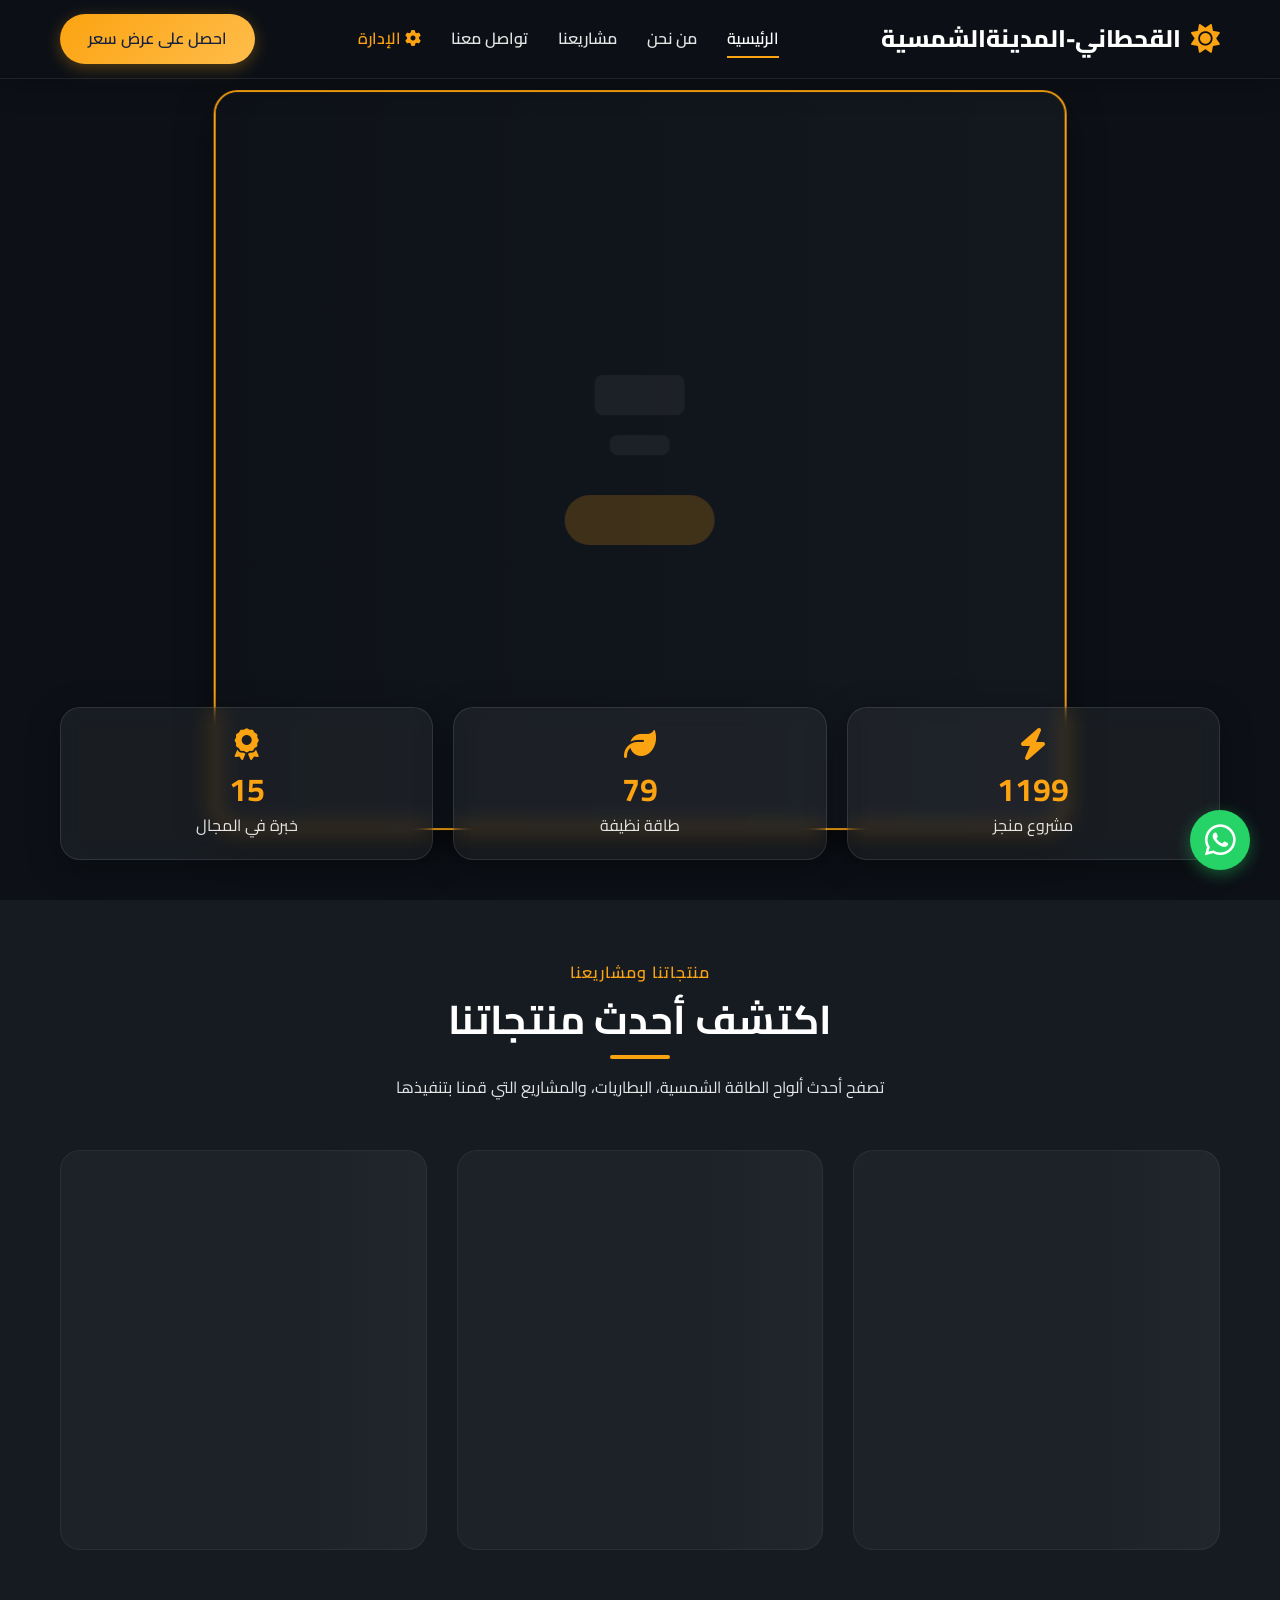
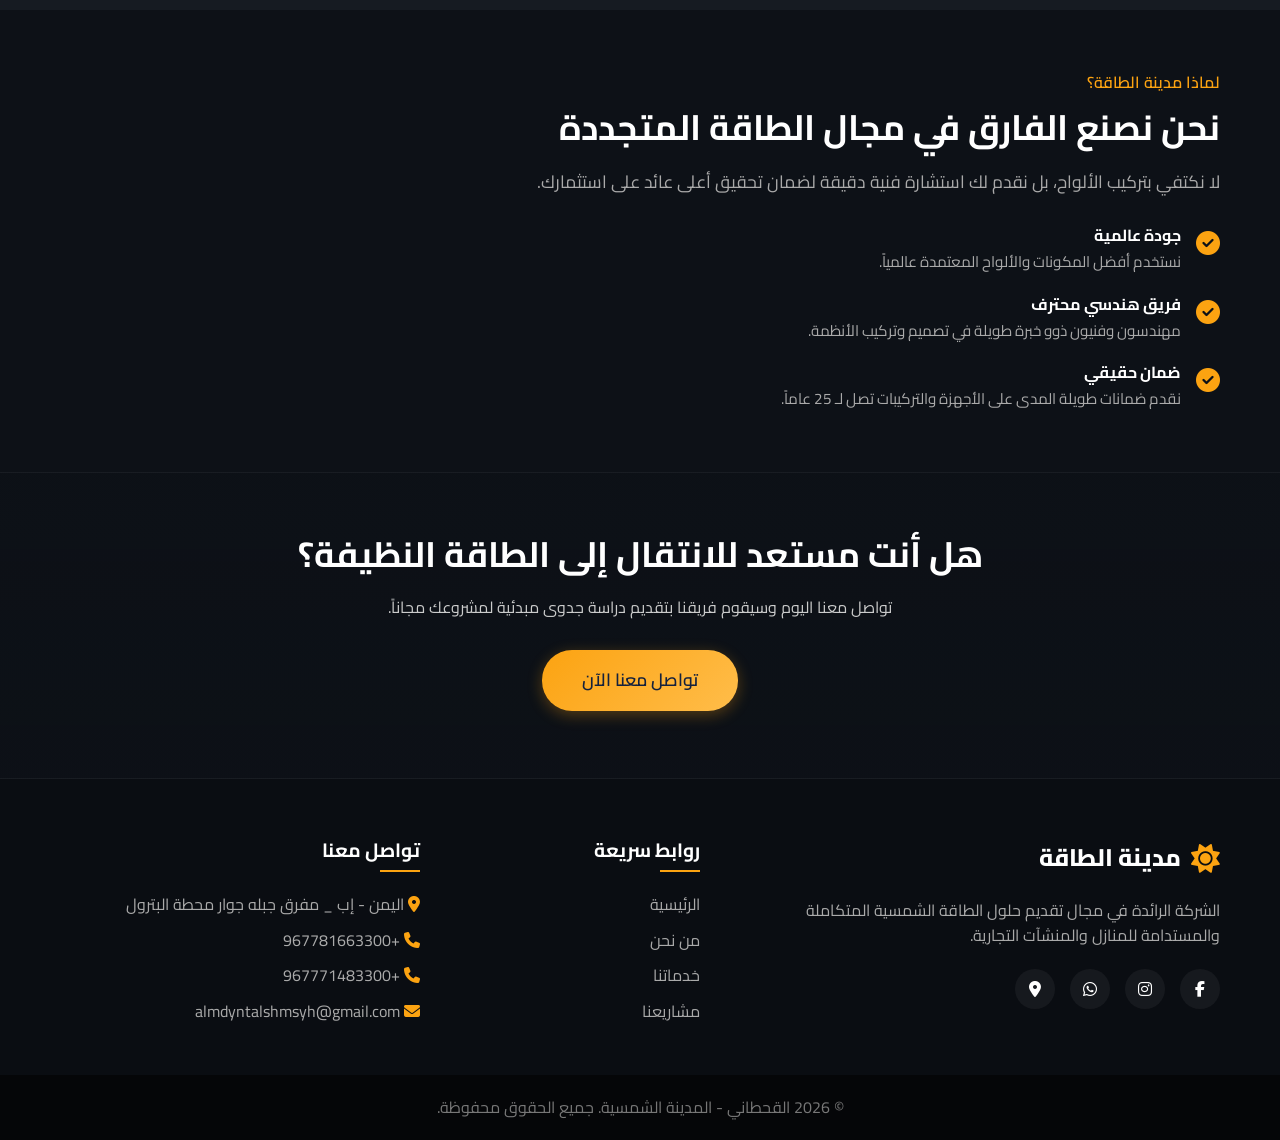
==== commit e1c3ea33: "اصلاح الموقع" ====
--- a/index.html
+++ b/index.html
@@ -4,9 +4,9 @@
 <head>
     <meta charset="UTF-8">
     <meta name="viewport" content="width=device-width, initial-scale=1.0">
-    <title>المدينة الشمسية - لحياة أكثر إشراقاً</title>
+    <title> القحطاني - المدينة الشمسية</title>
     <meta name="description"
-        content="المدينة  الشمسية - الخبراء في تصميم وتركيب وصيانة أنظمة الطاقة الشمسية بجودة عالمية.">
+        content=" القحطاني المدينة  الشمسية - الخبراء في تصميم وتركيب وصيانة أنظمة الطاقة الشمسية بجودة عالمية . ">
     <!-- Google Fonts -->
     <link rel="preconnect" href="https://fonts.googleapis.com">
     <link rel="preconnect" href="https://fonts.gstatic.com" crossorigin>
@@ -15,6 +15,8 @@
     <link rel="stylesheet" href="https://cdn.jsdelivr.net/npm/@fortawesome/fontawesome-free@6.4.0/css/all.min.css">
     <!-- Swiper CSS -->
     <link rel="stylesheet" href="https://cdn.jsdelivr.net/npm/swiper@11/swiper-bundle.min.css" />
+    <!-- AOS CSS -->
+    <link href="https://unpkg.com/aos@2.3.1/dist/aos.css" rel="stylesheet">
     <!-- Custom CSS -->
     <link rel="stylesheet" href="css/style.css">
     <!-- Appwrite Web SDK -->
@@ -28,7 +30,7 @@
         <div class="container nav-container">
             <a href="#" class="logo">
                 <i class="fa-solid fa-sun"></i>
-                <span>المدينة الشمسية </span>
+                <span>القحطاني-المدينةالشمسية</span>
             </a>
             <nav class="navbar">
                 <ul class="nav-menu">
@@ -46,7 +48,7 @@
                     <span class="bar"></span>
                 </div>
             </nav>
-            <a href="#contact" class="btn btn-primary nav-btn">احصل على عرض سعر</a>
+            <a href="#contact" class="btn btn-primary nav-btn" aria-label="احصل على عرض سعر">احصل على عرض سعر</a>
         </div>
     </header>
 
@@ -55,28 +57,23 @@
         <div class="swiper hero-swiper">
             <div class="swiper-wrapper" id="dynamic-hero-slides">
                 <!-- Slides will be loaded dynamically from Appwrite -->
-                <div class="swiper-slide"
-                    style="background-image: url('https://images.unsplash.com/photo-1509391366360-2e959784a276?q=80&w=2072&auto=format&fit=crop');">
+                <div class="swiper-slide skeleton-slide">
                     <div class="hero-overlay"></div>
-                    <div class="container hero-content" style="text-align: center;">
-                        <h1 class="hero-title" style="font-size: 2.2rem; text-align: center;">جاري تحميل البانر
-                            الإعلاني...</h1>
-                        <p class="hero-subtitle" style="text-align: center;">يرجى الانتظار لحين جلب البيانات من الخادم
-                        </p>
+                    <div class="container hero-content text-center">
+                        <div class="skeleton-title"></div>
+                        <div class="skeleton-subtitle"></div>
+                        <div class="skeleton-btn"></div>
                     </div>
                 </div>
             </div>
             <!-- Add Pagination -->
             <div class="swiper-pagination"></div>
-            <!-- Add Navigation -->
-            <div class="swiper-button-next"></div>
-            <div class="swiper-button-prev"></div>
         </div>
 
         <!-- Floating Statistics -->
         <div class="hero-stats-wrapper">
             <div class="container">
-                <div class="hero-stats">
+                <div class="hero-stats" data-aos="fade-up" data-aos-delay="200">
                     <div class="stat-card glass-panel">
                         <i class="fa-solid fa-bolt stat-icon"></i>
                         <h3>+1500</h3>
@@ -89,7 +86,7 @@
                     </div>
                     <div class="stat-card glass-panel">
                         <i class="fa-solid fa-award stat-icon"></i>
-                        <h3>15 سنة</h3>
+                        <h3>20 سنة</h3>
                         <p>خبرة في المجال</p>
                     </div>
                 </div>
@@ -100,27 +97,22 @@
     <!-- Products & Projects Section (Dynamic) -->
     <section id="projects" class="services section-padding">
         <div class="container">
-            <div class="section-title text-center">
+            <div class="section-title text-center" data-aos="fade-up">
                 <span class="subtitle">منتجاتنا ومشاريعنا</span>
                 <h2>اكتشف أحدث منتجاتنا</h2>
                 <p>تصفح أحدث ألواح الطاقة الشمسية، البطاريات، والمشاريع التي قمنا بتنفيذها</p>
             </div>
 
-            <!-- Dynamic Category Filters (Shown on all screen sizes, scrollable on mobile) -->
-            <div id="category-filter-container" class="category-filter-wrapper"
-                style="display: none; margin-bottom: 40px; text-align: center;">
-                <div class="category-filter-scroll">
-                    <button id="filter-btn-all" class="filter-btn active"
-                        onclick="filterByCategory('all')">الكل</button>
-                    <!-- Other filters will be appended here dynamically -->
-                </div>
-            </div>
+
 
             <div id="dynamic-products">
                 <!-- Data will be loaded here dynamically from Appwrite -->
-                <div class="loading-spinner text-center" style="grid-column: 1 / -1; padding: 40px;">
-                    <i class="fa-solid fa-spinner fa-spin fa-3x" style="color: var(--primary-color);"></i>
-                    <p style="margin-top: 15px;">جاري جلب البيانات من القاعدة...</p>
+                <div class="loading-products text-center">
+                    <div class="skeleton-product-grid">
+                        <div class="skeleton-card"></div>
+                        <div class="skeleton-card"></div>
+                        <div class="skeleton-card"></div>
+                    </div>
                 </div>
             </div>
         </div>
@@ -130,7 +122,7 @@
     <section id="about" class="features section-padding bg-light">
         <div class="container">
             <div class="features-content">
-                <div class="features-text">
+                <div class="features-text" data-aos="fade-left">
                     <span class="subtitle">لماذا مدينة الطاقة؟</span>
                     <h2>نحن نصنع الفارق في مجال الطاقة المتجددة</h2>
                     <p>لا نكتفي بتركيب الألواح، بل نقدم لك استشارة فنية دقيقة لضمان تحقيق أعلى عائد على استثمارك.</p>
@@ -165,11 +157,11 @@
     </section>
 
     <!-- Call to Action Section -->
-    <section class="cta section-padding">
+    <section class="cta section-padding" data-aos="zoom-in">
         <div class="container text-center">
             <h2>هل أنت مستعد للانتقال إلى الطاقة النظيفة؟</h2>
             <p>تواصل معنا اليوم وسيقوم فريقنا بتقديم دراسة جدوى مبدئية لمشروعك مجاناً.</p>
-            <a href="#contact" class="btn btn-primary btn-large">تواصل معنا الآن</a>
+            <a href="#contact" class="btn btn-primary btn-large" aria-label="تواصل معنا الآن">تواصل معنا الآن</a>
         </div>
     </section>
 
@@ -185,17 +177,17 @@
                 <p>الشركة الرائدة في مجال تقديم حلول الطاقة الشمسية المتكاملة والمستدامة للمنازل والمنشآت التجارية.</p>
 
                 <div class="social-links">
-                    <a href="https://www.facebook.com/share/17H3DNP75E/?mibextid=wwXIfr" target="_blank"
-                        title="فيسبوك"><i class="fa-brands fa-facebook-f"></i></a>
-
-                    <a href="instagram://user?username=YOUR_INSTAGRAM_USERNAME" target="_blank" title="إنستغرام"><i
-                            class="fa-brands fa-instagram"></i></a>
-
-                    <a href="tg://resolve?domain=YOUR_TELEGRAM_USERNAME" target="_blank" title="تليجرام"><i
-                            class="fa-brands fa-telegram"></i></a>
-
-                    <a href="https://wa.me/967781663300" target="_blank" title="واتساب"><i
+                    <a href="https://www.facebook.com/share/17H3DNP75E/?mibextid=wwXIfr" target="_blank" title="فيسبوك"
+                        aria-label="رابط فيسبوك"><i class="fa-brands fa-facebook-f"></i></a>
+
+                    <a href="https://www.instagram.com/aiqahtani3?igsh=MTZnOGkyZXdvMmt0ZQ==" target="_blank"
+                        title="إنستغرام" aria-label="رابط إنستغرام"><i class="fa-brands fa-instagram"></i></a>
+
+                    <a href="https://wa.me/967781663300" target="_blank" title="واتساب" aria-label="رابط واتساب"><i
                             class="fa-brands fa-whatsapp"></i></a>
+                    <a href="https://share.google/Vm71X7hz3ErBHk8k2" target="_blank">
+                        <i class="fa-solid fa-location-dot"></i>
+                    </a>
                 </div>
             </div>
 
@@ -214,7 +206,7 @@
                 <ul class="contact-info">
                     <li>
                         <a href="https://share.google/Vm71X7hz3ErBHk8k2" target="_blank">
-                            <i class="fa-solid fa-location-dot"></i> اليمن - إب _ مفرق جبله جوار محطة العمال
+                            <i class="fa-solid fa-location-dot"></i> اليمن - إب _ مفرق جبله جوار محطة البترول
                         </a>
                     </li>
 
@@ -223,6 +215,9 @@
                             <i class="fa-solid fa-phone"></i> +967781663300
                         </a>
                     </li>
+                    <li><a href="tel:+967771483300">
+                            <i class="fa-solid fa-phone"></i> +967771483300
+                        </a></li>
 
                     <li>
                         <a href="mailto:almdyntalshmsyh@gmail.com">
@@ -235,7 +230,7 @@
 
         <div class="footer-bottom">
             <div class="container">
-                <p>&copy; 2026 المدينة الشمسية. جميع الحقوق محفوظة.</p>
+                <p>&copy; 2026 القحطاني - المدينة الشمسية. جميع الحقوق محفوظة. </p>
             </div>
         </div>
     </footer>
@@ -257,8 +252,8 @@
                         style="position:static; margin-bottom:10px; display:inline-block;"></span>
                     <div id="modalPrice" class="product-price" style="margin: 15px 0;"></div>
                     <p id="modalDesc" class="product-desc" style="white-space: pre-wrap; margin-bottom: 20px;"></p>
-                    <a id="modalWhatsappBtn" href="#" target="_blank" class="btn btn-primary"
-                        style="background-color: #25D366; border-color: #25D366; display: flex; align-items: center; justify-content: center; gap: 10px;">
+                    <a id="modalWhatsappBtn" href="#" target="_blank" class="btn btn-whatsapp"
+                        aria-label="تواصل لطلب المنتج">
                         <i class="fa-brands fa-whatsapp" style="font-size: 1.5em;"></i> تواصل لطلب المنتج
                     </a>
                 </div>
@@ -268,8 +263,15 @@
 
     <!-- Swiper JS -->
     <script src="https://cdn.jsdelivr.net/npm/swiper@11/swiper-bundle.min.js"></script>
+    <!-- AOS JS -->
+    <script src="https://unpkg.com/aos@2.3.1/dist/aos.js"></script>
     <!-- Appwrite Config -->
     <script src="js/config.js"></script>
+    <!-- Floating WhatsApp Button -->
+    <a href="https://wa.me/message/4ZKOE77EQPJIE1" class="floating-whatsapp" target="_blank" aria-label="تواصل معنا">
+        <i class="fa-brands fa-whatsapp"></i>
+    </a>
+
     <!-- Custom JS -->
     <script src="js/main.js"></script>
 </body>
--- a/css/style.css
+++ b/css/style.css
@@ -290,16 +290,17 @@
     border-radius: 24px;
     overflow: hidden;
     height: calc(100vh - 160px) !important;
-    transform: scale(0.9);
-    opacity: 0.45;
-    transition: transform 0.7s cubic-bezier(0.25, 1, 0.5, 1), opacity 0.7s ease;
+    opacity: 0.4;
+    transition: opacity 1.2s ease, filter 1.2s ease;
     box-shadow: 0 15px 35px rgba(0, 0, 0, 0.5);
     border: 1px solid rgba(255, 255, 255, 0.08);
+    filter: blur(5px) brightness(0.5);
 }
 
 .swiper-slide-active {
-    transform: scale(1);
     opacity: 1;
+    filter: blur(0) brightness(1);
+    border: 2px solid var(--primary-color) !important;
 }
 
 /* Custom Swiper Styling */
@@ -899,7 +900,10 @@
         font-size: 0.75rem;
     }
     
-    .hero-buttons { flex-direction: column; }
+    .hero-buttons { 
+        flex-direction: column;
+        align-items: center; 
+    }
     .footer-content { grid-template-columns: 1fr; }
     
     .logo { font-size: 1.1rem; white-space: nowrap; }
@@ -1391,4 +1395,131 @@
     }
 }
 
-
+/* WhatsApp Button */
+.btn-whatsapp {
+    background-color: #25D366;
+    color: white;
+    display: inline-flex;
+    align-items: center;
+    justify-content: center;
+    gap: 10px;
+    transition: var(--transition);
+    align-self: flex-start;
+}
+
+.btn-whatsapp:hover {
+    background-color: #1ebe57;
+    transform: translateY(-3px);
+    box-shadow: 0 8px 25px rgba(37, 211, 102, 0.5);
+    color: white;
+}
+
+/* Skeleton Loaders */
+@keyframes shimmer {
+    0% { background-position: -1000px 0; }
+    100% { background-position: 1000px 0; }
+}
+
+.skeleton-slide {
+    background-color: #1a1f27;
+    display: flex;
+    flex-direction: column;
+    justify-content: center;
+    align-items: center;
+    border: 1px solid rgba(255,255,255,0.05);
+}
+
+.skeleton-title {
+    width: 60%;
+    height: 40px;
+    margin: 0 auto 20px;
+    background: linear-gradient(90deg, rgba(255,255,255,0.05) 25%, rgba(255,255,255,0.1) 50%, rgba(255,255,255,0.05) 75%);
+    background-size: 1000px 100%;
+    animation: shimmer 2s infinite linear;
+    border-radius: 8px;
+}
+
+.skeleton-subtitle {
+    width: 40%;
+    height: 20px;
+    margin: 0 auto 40px;
+    background: linear-gradient(90deg, rgba(255,255,255,0.05) 25%, rgba(255,255,255,0.1) 50%, rgba(255,255,255,0.05) 75%);
+    background-size: 1000px 100%;
+    animation: shimmer 2s infinite linear;
+    border-radius: 8px;
+}
+
+.skeleton-btn {
+    width: 150px;
+    height: 50px;
+    margin: 0 auto;
+    border-radius: 30px;
+    background: linear-gradient(90deg, rgba(252, 163, 17, 0.2) 25%, rgba(252, 163, 17, 0.4) 50%, rgba(252, 163, 17, 0.2) 75%);
+    background-size: 1000px 100%;
+    animation: shimmer 2s infinite linear;
+}
+
+.skeleton-product-grid {
+    display: grid;
+    grid-template-columns: repeat(auto-fit, minmax(300px, 1fr));
+    gap: 30px;
+    width: 100%;
+}
+
+.skeleton-card {
+    height: 400px;
+    background-color: #1a1f27;
+    border-radius: 20px;
+    background: linear-gradient(90deg, rgba(255,255,255,0.03) 25%, rgba(255,255,255,0.08) 50%, rgba(255,255,255,0.03) 75%);
+    background-size: 1000px 100%;
+    animation: shimmer 2s infinite linear;
+    border: 1px solid rgba(255,255,255,0.05);
+}
+
+/* Floating WhatsApp Button */
+.floating-whatsapp {
+    position: fixed;
+    bottom: 30px;
+    right: 30px;
+    width: 60px;
+    height: 60px;
+    background-color: #25D366;
+    color: white;
+    border-radius: 50%;
+    display: flex;
+    justify-content: center;
+    align-items: center;
+    font-size: 35px;
+    box-shadow: 0 4px 15px rgba(37, 211, 102, 0.4);
+    z-index: 9999;
+    transition: transform 0.3s ease, box-shadow 0.3s ease;
+    animation: float 3s ease-in-out infinite;
+    text-decoration: none;
+}
+
+.floating-whatsapp:hover {
+    transform: scale(1.1);
+    box-shadow: 0 6px 20px rgba(37, 211, 102, 0.6);
+    color: white;
+}
+
+@keyframes float {
+    0% { transform: translateY(0); }
+    50% { transform: translateY(-10px); }
+    100% { transform: translateY(0); }
+}
+
+/* Enhancing Swiper to match Screenshot Style */
+.hero-swiper .swiper-pagination-bullet {
+    width: 12px;
+    height: 12px;
+    background: rgba(255, 255, 255, 0.4);
+    opacity: 1;
+    transition: all 0.3s ease;
+}
+
+.hero-swiper .swiper-pagination-bullet-active {
+    width: 35px;
+    border-radius: 6px;
+    background: var(--primary-color);
+}
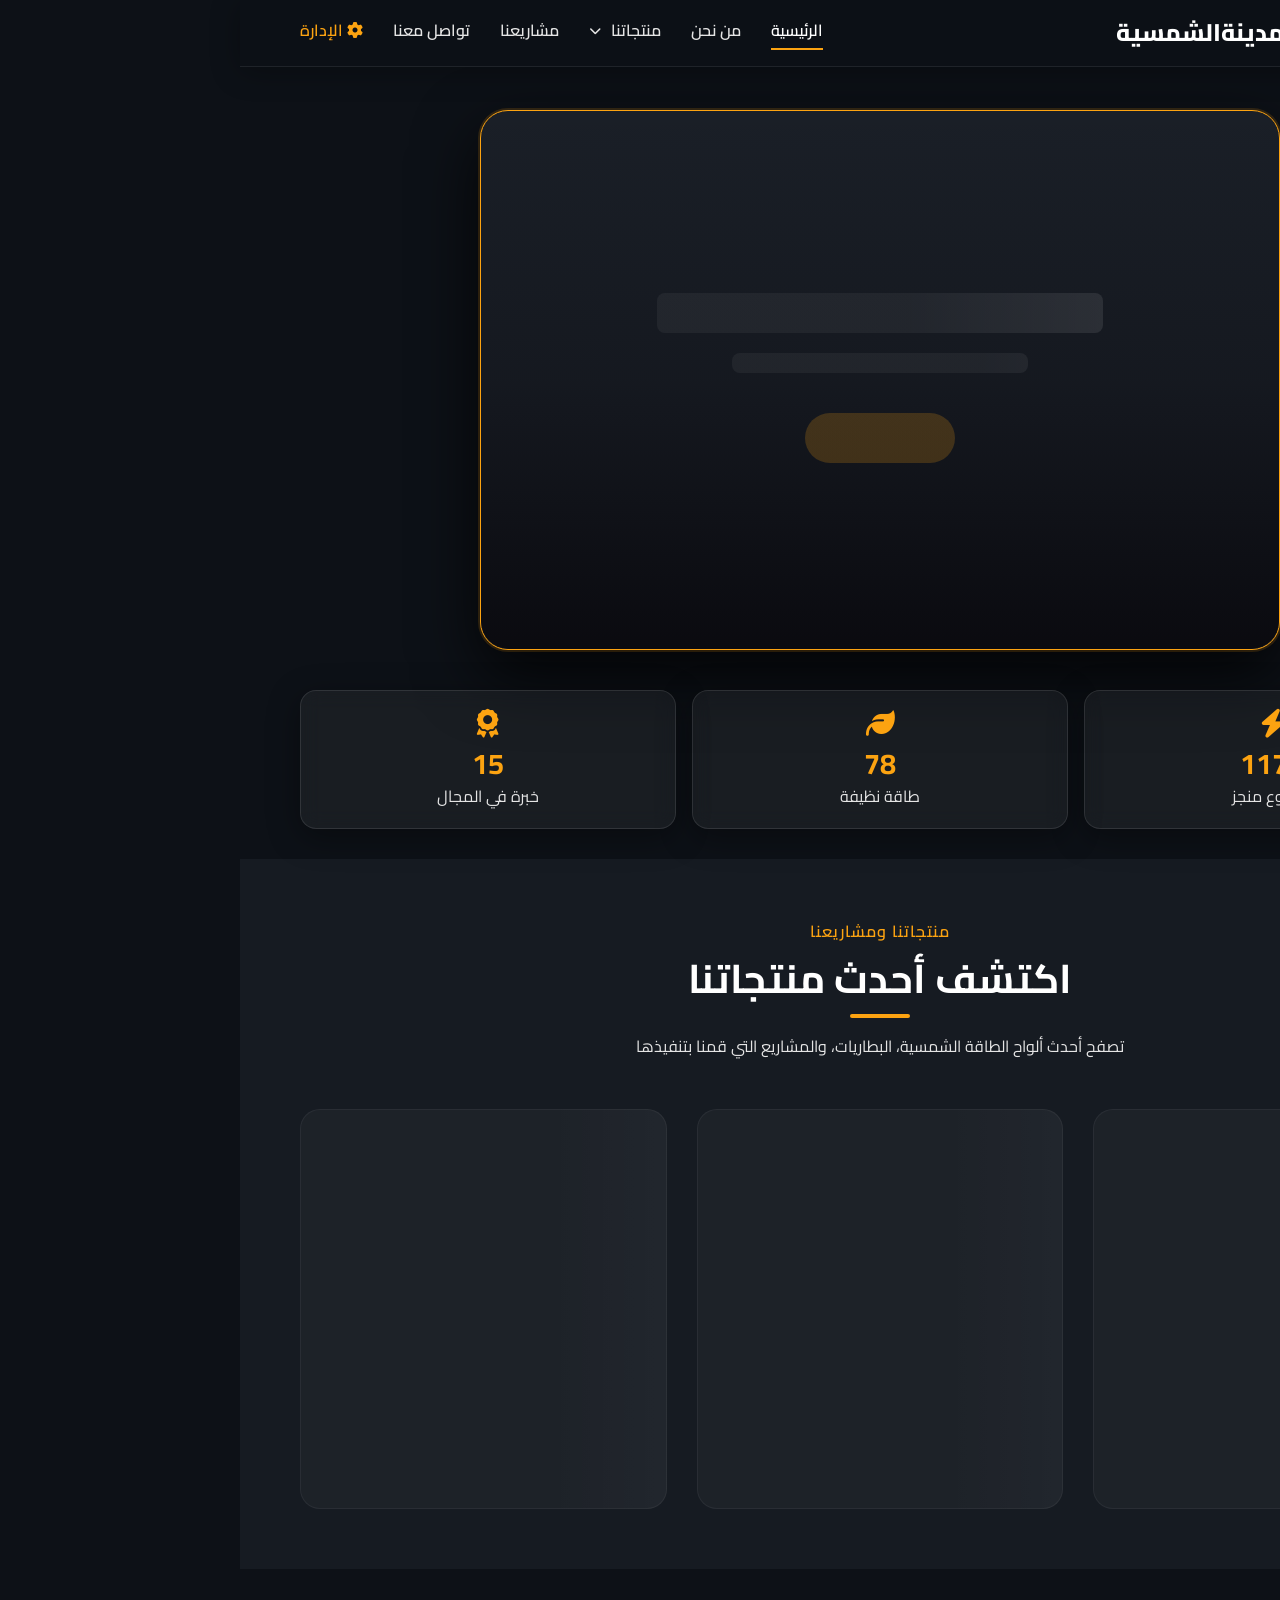
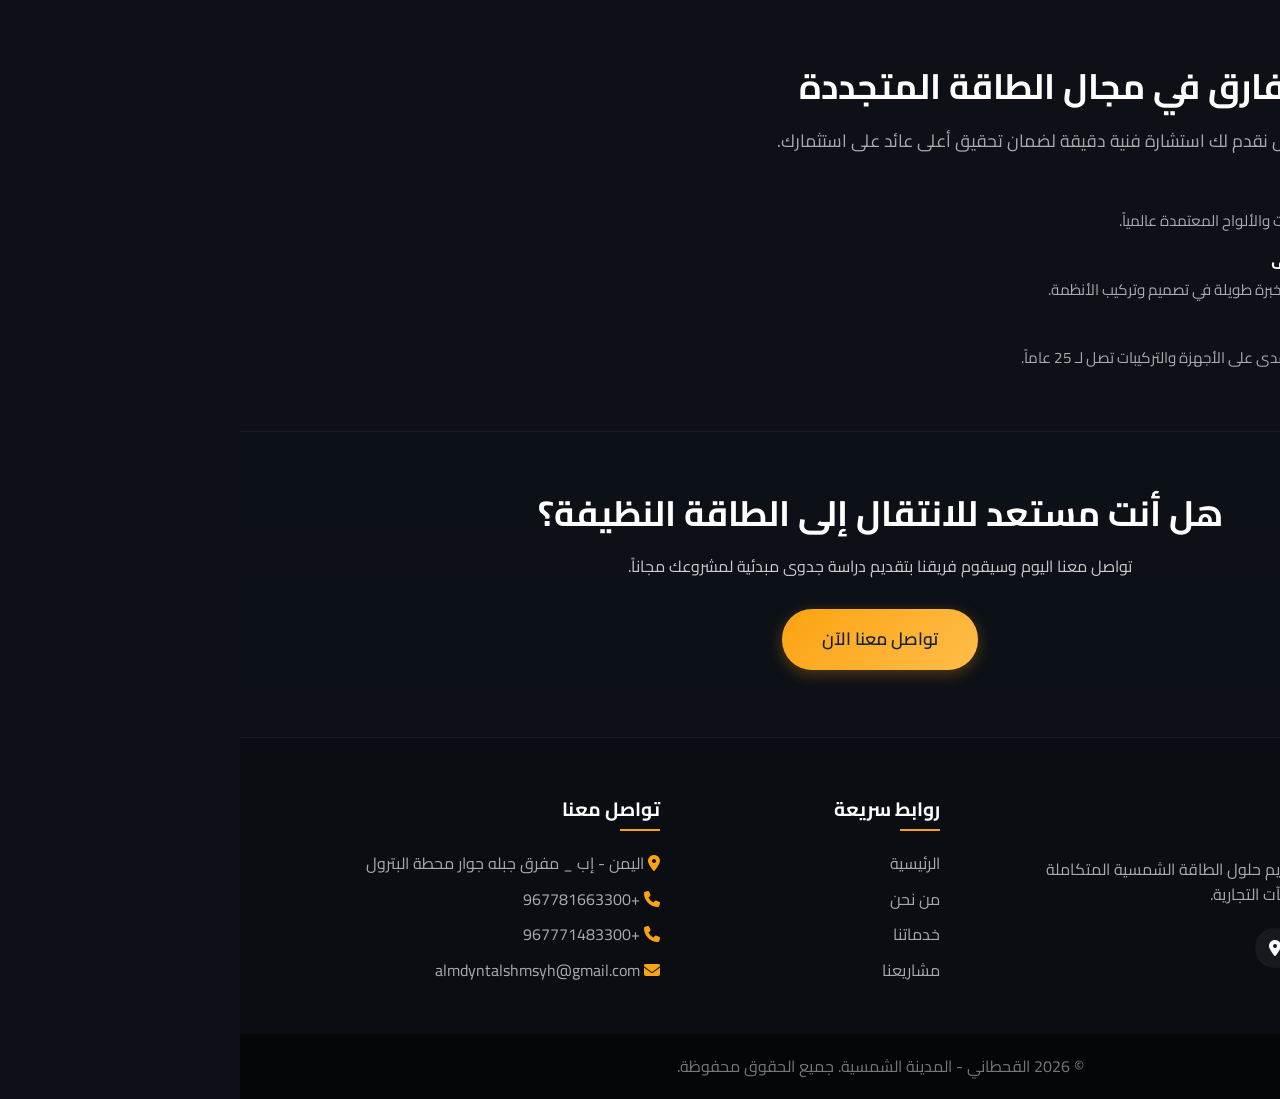
==== commit c3cfe54b: "اصلاح المصادقة" ====
--- a/index.html
+++ b/index.html
@@ -30,12 +30,20 @@
         <div class="container nav-container">
             <a href="#" class="logo">
                 <i class="fa-solid fa-sun"></i>
-                <span>القحطاني-المدينةالشمسية</span>
+                <span>القحطاني -المدينةالشمسية</span>
             </a>
             <nav class="navbar">
                 <ul class="nav-menu">
                     <li><a href="#home" class="nav-link active">الرئيسية</a></li>
                     <li><a href="#about" class="nav-link">من نحن</a></li>
+                    <li class="dropdown">
+                        <a href="#" class="nav-link dropdown-toggle" id="products-dropdown-toggle">
+                            منتجاتنا <i class="fa-solid fa-chevron-down" style="font-size: 0.75rem; margin-right: 5px;"></i>
+                        </a>
+                        <ul class="dropdown-menu" id="categories-dropdown-menu">
+                            <!-- Dynamic categories will be injected here -->
+                        </ul>
+                    </li>
                     <!-- Dynamic categories nav items will be injected here -->
                     <li><a href="#projects" class="nav-link">مشاريعنا</a></li>
                     <li><a href="#contact" class="nav-link">تواصل معنا</a></li>
@@ -48,7 +56,7 @@
                     <span class="bar"></span>
                 </div>
             </nav>
-            <a href="#contact" class="btn btn-primary nav-btn" aria-label="احصل على عرض سعر">احصل على عرض سعر</a>
+
         </div>
     </header>
 
--- a/css/style.css
+++ b/css/style.css
@@ -246,6 +246,80 @@
     color: var(--white);
 }
 
+/* Dropdown styles for header navbar */
+.dropdown {
+    position: relative;
+}
+
+.dropdown-toggle {
+    display: inline-flex !important;
+    align-items: center;
+    gap: 5px;
+    cursor: pointer;
+}
+
+.dropdown-menu {
+    position: absolute;
+    top: 100%;
+    right: 0;
+    transform: translateY(15px);
+    background: rgba(22, 27, 34, 0.96);
+    backdrop-filter: blur(20px);
+    -webkit-backdrop-filter: blur(20px);
+    border: 1px solid rgba(255, 255, 255, 0.08);
+    box-shadow: 0 10px 30px rgba(0, 0, 0, 0.5);
+    border-radius: 14px;
+    min-width: 240px;
+    padding: 10px 0;
+    opacity: 0;
+    visibility: hidden;
+    transition: all 0.3s cubic-bezier(0.25, 0.8, 0.25, 1);
+    z-index: 1000;
+}
+
+.dropdown:hover .dropdown-menu {
+    opacity: 1;
+    visibility: visible;
+    transform: translateY(10px);
+}
+
+.dropdown-item {
+    display: flex !important;
+    align-items: center;
+    gap: 12px;
+    padding: 12px 20px;
+    color: var(--text-color);
+    font-size: 0.95rem;
+    font-weight: 600;
+    transition: var(--transition);
+    text-align: right;
+    width: 100%;
+    cursor: pointer;
+    border-bottom: 1px solid rgba(255, 255, 255, 0.03);
+}
+
+.dropdown-item:last-child {
+    border-bottom: none;
+}
+
+.dropdown-item i {
+    color: var(--primary-color);
+    font-size: 1rem;
+    width: 20px;
+    text-align: center;
+    transition: var(--transition);
+}
+
+.dropdown-item:hover {
+    background: rgba(252, 163, 17, 0.1);
+    color: var(--primary-color) !important;
+    padding-right: 25px;
+}
+
+.dropdown-item:hover i {
+    transform: scale(1.1);
+}
+
 .hamburger {
     display: none;
     cursor: pointer;
@@ -263,167 +337,233 @@
 
 /* 
     ==================================================
-    Hero Section
+    Hero Section  — Card-Coverflow Style
     ==================================================
 */
 .hero {
     position: relative;
     width: 100%;
+    /* Removed min-height: 100vh to eliminate empty space */
     background-color: var(--bg-color);
-}
-
+    display: flex;
+    flex-direction: column;
+    /* لا نضع overflow:hidden هنا حتى تظهر البطاقات الجانبية */
+    overflow: visible;
+}
+
+/* ── Swiper wrapper ── */
 .hero-swiper {
     width: 100%;
-    height: 100vh;
-    padding-top: 90px;
-    padding-bottom: 30px;
+    padding-top: 110px;         /* clear fixed header */
+    padding-bottom: 40px;       /* tighter room for pagination dots */
     box-sizing: border-box;
-    overflow: hidden;
-}
-
+    overflow: visible !important; /* let side cards peek out */
+    perspective: 1500px;
+}
+
+/* ── All slides: blurred & dimmed ── */
 .swiper-slide {
+    width: 82% !important; /* Center slide takes 82%, making sides clearly visible */
+    max-width: 800px !important; /* Cap width on large screens */
     background-position: center;
     background-size: cover;
     background-repeat: no-repeat;
     display: flex;
-    align-items: center;
-    border-radius: 24px;
+    align-items: flex-end;
+    justify-content: center;
+    border-radius: 28px;
     overflow: hidden;
-    height: calc(100vh - 160px) !important;
+    position: relative;
+
+    /* ارتفاع البطاقة */
+    height: clamp(300px, 60vh, 580px) !important;
+
+    /* البطاقات غير النشطة: مصغّرة ومعتمة */
     opacity: 0.4;
-    transition: opacity 1.2s ease, filter 1.2s ease;
-    box-shadow: 0 15px 35px rgba(0, 0, 0, 0.5);
-    border: 1px solid rgba(255, 255, 255, 0.08);
-    filter: blur(5px) brightness(0.5);
-}
-
+    filter: blur(4px) brightness(0.5) grayscale(30%);
+    transition: opacity 1.2s cubic-bezier(0.25, 1, 0.5, 1), filter 1.2s cubic-bezier(0.25, 1, 0.5, 1),
+                box-shadow 1.2s cubic-bezier(0.25, 1, 0.5, 1), border-color 1.2s cubic-bezier(0.25, 1, 0.5, 1);
+    box-shadow: 0 10px 40px rgba(0, 0, 0, 0.7);
+    border: 1px solid rgba(255, 255, 255, 0.05);
+    transform-origin: center center;
+    will-change: filter, opacity, transform;
+}
+
+/* ── البطاقة النشطة (المركزية) ── */
 .swiper-slide-active {
-    opacity: 1;
-    filter: blur(0) brightness(1);
-    border: 2px solid var(--primary-color) !important;
-}
-
-/* Custom Swiper Styling */
-.swiper-button-next,
-.swiper-button-prev {
-    color: var(--primary-color) !important;
-    background: rgba(13, 17, 23, 0.6) !important;
-    backdrop-filter: blur(5px);
-    -webkit-backdrop-filter: blur(5px);
-    width: 48px !important;
-    height: 48px !important;
-    border-radius: 50%;
-    border: 1px solid rgba(255, 255, 255, 0.1);
-    transition: all 0.3s ease !important;
-    z-index: 15;
-}
-.swiper-button-next:hover,
-.swiper-button-prev:hover {
-    background: var(--primary-color) !important;
-    color: var(--text-dark) !important;
-    transform: scale(1.1);
-}
-.swiper-button-next::after,
-.swiper-button-prev::after {
-    font-size: 1.2rem !important;
-    font-weight: 800;
-}
-
-.swiper-pagination-bullet {
-    background: rgba(255, 255, 255, 0.3) !important;
     opacity: 1 !important;
-}
-
-.swiper-pagination-bullet-active {
-    background: var(--primary-color) !important;
-    width: 24px !important;
-    border-radius: 4px !important;
-    transition: width 0.3s ease !important;
-}
-
-.hero-stats-wrapper {
-    position: absolute;
-    bottom: 40px;
-    left: 0;
-    width: 100%;
-    z-index: 10;
-}
-
+    filter: blur(0) brightness(1) grayscale(0%) !important;
+    border: 1px solid var(--primary-color) !important;
+    box-shadow:
+        0 0 0 2px rgba(252, 163, 17, 0.15),
+        0 25px 65px rgba(0, 0, 0, 0.8) !important;
+    z-index: 3 !important;
+}
+
+/* ── Slide — gradient overlay so text is always readable ── */
 .hero-overlay {
     position: absolute;
-    top: 0;
-    left: 0;
-    width: 100%;
-    height: 100%;
-    background: linear-gradient(to right, rgba(13, 17, 23, 0.9) 0%, rgba(13, 17, 23, 0.5) 100%);
+    inset: 0;
+    /* bottom-heavy dark gradient like the reference */
+    background: linear-gradient(
+        to top,
+        rgba(10, 10, 15, 0.95) 0%,
+        rgba(10, 10, 15, 0.5) 45%,
+        rgba(10, 10, 15, 0.1) 100%
+    );
     z-index: 1;
-}
-
+    border-radius: inherit;
+    transition: background 1.2s cubic-bezier(0.25, 1, 0.5, 1);
+}
+
+.swiper-slide-active .hero-overlay {
+    background: linear-gradient(
+        to top,
+        rgba(10, 10, 15, 0.98) 0%,
+        rgba(10, 10, 15, 0.3) 50%,
+        transparent 100%
+    );
+}
+
+/* ── Slide content (title + button) sits above overlay ── */
 .hero-content {
     position: relative;
     z-index: 2;
-    max-width: 800px;
+    width: 100%;
+    padding: 28px 28px 32px;
+    display: flex;
+    flex-direction: column;
+    align-items: center;
+    text-align: center;
+    max-width: 100%;
 }
 
 .hero-title {
-    font-size: 4rem;
-    margin-bottom: 20px;
-    animation: fadeInUp 1s ease forwards;
+    font-size: clamp(1.5rem, 3.5vw, 2.8rem);
+    font-weight: 800;
+    color: var(--white);
+    margin-bottom: 16px;
+    text-shadow:
+        2px 2px 0 rgba(252, 163, 17, 0.45),
+        0 4px 20px rgba(0, 0, 0, 0.8);
+    letter-spacing: 0.5px;
+    line-height: 1.25;
+    /* Start hidden and animate in when slide becomes active */
     opacity: 0;
-}
-
-.hero-title span {
-    color: var(--primary-color);
+    transform: translateY(30px) scale(0.9);
+    transition: opacity 0.8s cubic-bezier(0.25, 1, 0.5, 1) 0.3s, transform 0.8s cubic-bezier(0.25, 1, 0.5, 1) 0.3s, text-shadow 0.8s ease;
+}
+
+.swiper-slide-active .hero-title {
+    opacity: 1;
+    transform: translateY(0) scale(1);
+    text-shadow:
+        0 0 10px rgba(252, 163, 17, 0.8),
+        0 4px 25px rgba(0, 0, 0, 0.9);
 }
 
 .hero-subtitle {
-    font-size: 1.2rem;
-    margin-bottom: 40px;
-    color: #ccc;
-    animation: fadeInUp 1s ease forwards 0.3s;
+    display: none; /* Keep layout clean like the reference */
+}
+
+.hero-buttons {
+    margin-bottom: 0;
+    display: flex;
+    justify-content: center;
     opacity: 0;
-}
-
-.hero-buttons {
-    display: flex;
-    gap: 20px;
-    margin-bottom: 60px;
-    animation: fadeInUp 1s ease forwards 0.6s;
-    opacity: 0;
-}
-
-.hero-buttons i {
-    margin-right: 8px;
+    transform: translateY(20px);
+    transition: opacity 0.8s cubic-bezier(0.25, 1, 0.5, 1) 0.5s, transform 0.8s cubic-bezier(0.25, 1, 0.5, 1) 0.5s;
+}
+
+.swiper-slide-active .hero-buttons {
+    opacity: 1;
+    transform: translateY(0);
+}
+
+/* Button style matching the reference golden rounded button */
+.hero-buttons .btn {
+    background: linear-gradient(135deg, var(--primary-color), #ffcf5c);
+    color: var(--text-dark);
+    font-size: 0.95rem;
+    font-weight: 700;
+    padding: 11px 26px;
+    border-radius: 50px;
+    box-shadow: 0 4px 18px rgba(252, 163, 17, 0.45);
+    display: inline-flex;
+    align-items: center;
+    gap: 8px;
+    letter-spacing: 0.3px;
+    transition: transform 0.25s ease, box-shadow 0.25s ease;
+}
+
+.hero-buttons .btn:hover {
+    transform: translateY(-3px);
+    box-shadow: 0 8px 28px rgba(252, 163, 17, 0.65);
+}
+
+/* ── Swiper pagination dots ── */
+.swiper-pagination {
+    bottom: 5px !important;
+}
+
+.swiper-pagination-bullet {
+    background: rgba(255, 255, 255, 0.35) !important;
+    opacity: 1 !important;
+    width: 9px !important;
+    height: 9px !important;
+    transition: all 0.3s ease !important;
+}
+
+.swiper-pagination-bullet-active {
+    background: var(--primary-color) !important;
+    width: 26px !important;
+    border-radius: 5px !important;
+    transition: width 0.35s ease !important;
+}
+
+/* ── Arrow buttons (hidden — no arrows in reference) ── */
+.swiper-button-next,
+.swiper-button-prev {
+    display: none !important;
+}
+
+/* ── Stats bar below slider ── */
+.hero-stats-wrapper {
+    width: 100%;
+    padding: 0 0 30px;
+    z-index: 10;
+    background: transparent;
 }
 
 .hero-stats {
     display: grid;
     grid-template-columns: repeat(3, 1fr);
-    gap: 20px;
-    animation: fadeInUp 1s ease forwards 0.9s;
+    gap: 16px;
+    animation: fadeInUp 1s ease forwards 0.4s;
     opacity: 0;
 }
 
 .stat-card {
-    padding: 20px;
+    padding: 18px 12px;
     text-align: center;
     transition: var(--transition);
+    border-radius: 16px;
 }
 
 .stat-card:hover {
-    transform: translateY(-10px);
+    transform: translateY(-8px);
     border-color: rgba(252, 163, 17, 0.5);
 }
 
 .stat-icon {
-    font-size: 2rem;
+    font-size: 1.8rem;
     color: var(--primary-color);
-    margin-bottom: 10px;
+    margin-bottom: 8px;
 }
 
 .stat-card h3 {
-    font-size: 2rem;
-    margin-bottom: 5px;
+    font-size: 1.8rem;
+    margin-bottom: 4px;
     color: var(--primary-color);
 }
 
@@ -438,13 +578,74 @@
     }
 }
 
+/* ── Responsive ── */
+@media (max-width: 768px) {
+    .hero-swiper {
+        padding-top: 90px;
+        padding-bottom: 35px;
+    }
+
+    .swiper-slide {
+        width: 75% !important; /* Makes side slides visible */
+        height: clamp(260px, 55vh, 420px) !important;
+        border-radius: 22px;
+    }
+
+    .hero-content {
+        padding: 20px 18px 24px;
+    }
+
+    .hero-title {
+        font-size: clamp(1.2rem, 5vw, 1.8rem);
+        margin-bottom: 12px;
+    }
+
+    .hero-buttons .btn {
+        font-size: 0.88rem;
+        padding: 9px 20px;
+    }
+
+    .hero-stats {
+        grid-template-columns: repeat(3, 1fr);
+        gap: 10px;
+    }
+
+    .stat-card h3 {
+        font-size: 1.3rem;
+    }
+
+    .stat-card p {
+        font-size: 0.8rem;
+    }
+}
+
+@media (max-width: 480px) {
+    .swiper-slide {
+        width: 70% !important; /* Even narrower on very small screens to ensure side slides peek */
+        height: clamp(220px, 50vh, 360px) !important;
+        border-radius: 18px;
+    }
+
+    .hero-stats {
+        gap: 8px;
+    }
+
+    .stat-icon {
+        font-size: 1.4rem;
+    }
+
+    .stat-card h3 {
+        font-size: 1.1rem;
+    }
+}
+
 .services {
     background-color: var(--bg-light);
 }
 
 .products-grid {
     display: grid;
-    grid-template-columns: repeat(auto-fit, minmax(300px, 1fr));
+    grid-template-columns: repeat(auto-fill, minmax(300px, 1fr));
     gap: 30px;
 }
 
@@ -847,6 +1048,42 @@
     .nav-link {
         font-size: 1rem !important;
         padding: 8px 0;
+    }
+    
+    /* Mobile dropdown styling inside the sidebar */
+    .dropdown-menu {
+        position: static !important;
+        opacity: 1 !important;
+        visibility: visible !important;
+        transform: none !important;
+        background: rgba(255, 255, 255, 0.03) !important;
+        box-shadow: none !important;
+        border: none !important;
+        border-radius: 10px !important;
+        padding: 5px 0 !important;
+        min-width: 100% !important;
+        margin-top: 5px !important;
+        display: none !important;
+        transition: none !important;
+    }
+    
+    .dropdown.active .dropdown-menu {
+        display: block !important;
+    }
+    
+    .dropdown-item {
+        padding: 10px 24px !important;
+        font-size: 0.9rem !important;
+        justify-content: center !important;
+        border-bottom: none !important;
+    }
+    
+    .dropdown-toggle i {
+        transition: transform 0.3s ease !important;
+    }
+    
+    .dropdown.active .dropdown-toggle i {
+        transform: rotate(180deg) !important;
     }
     
     .nav-btn {
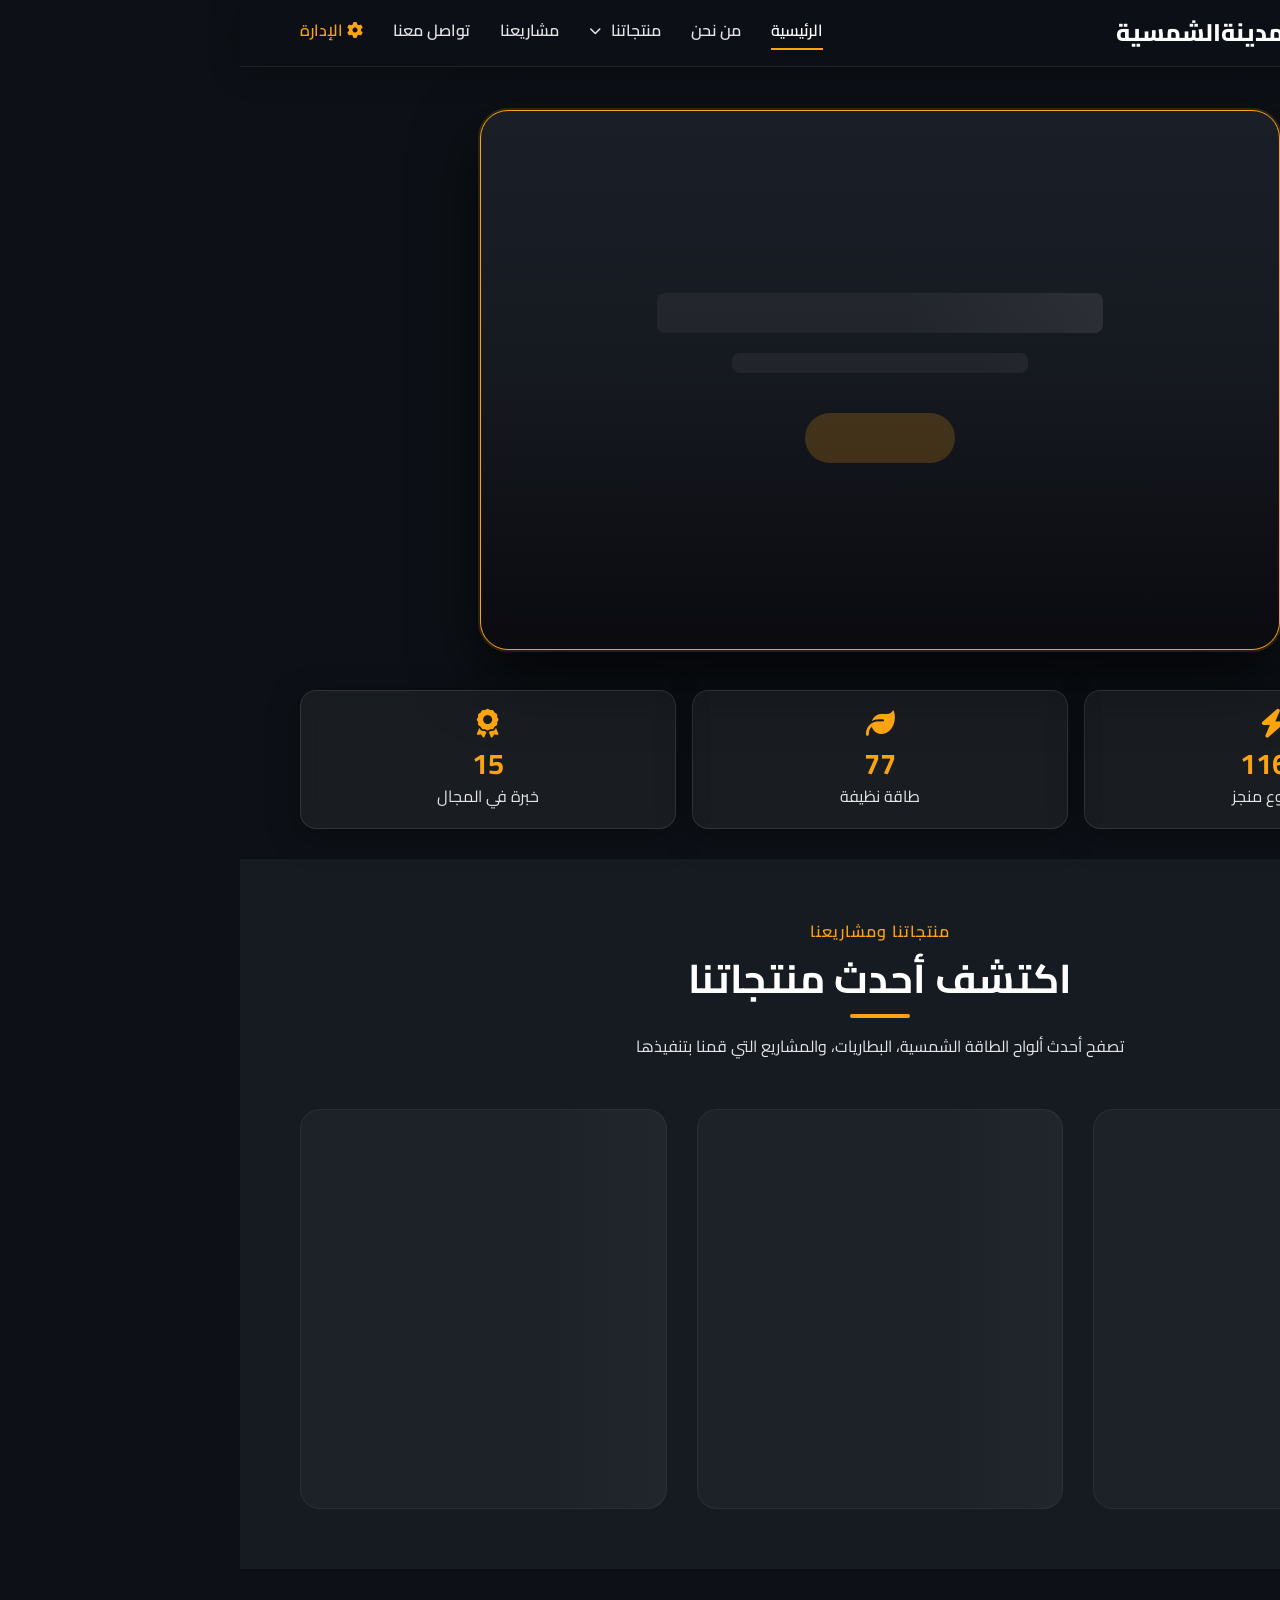
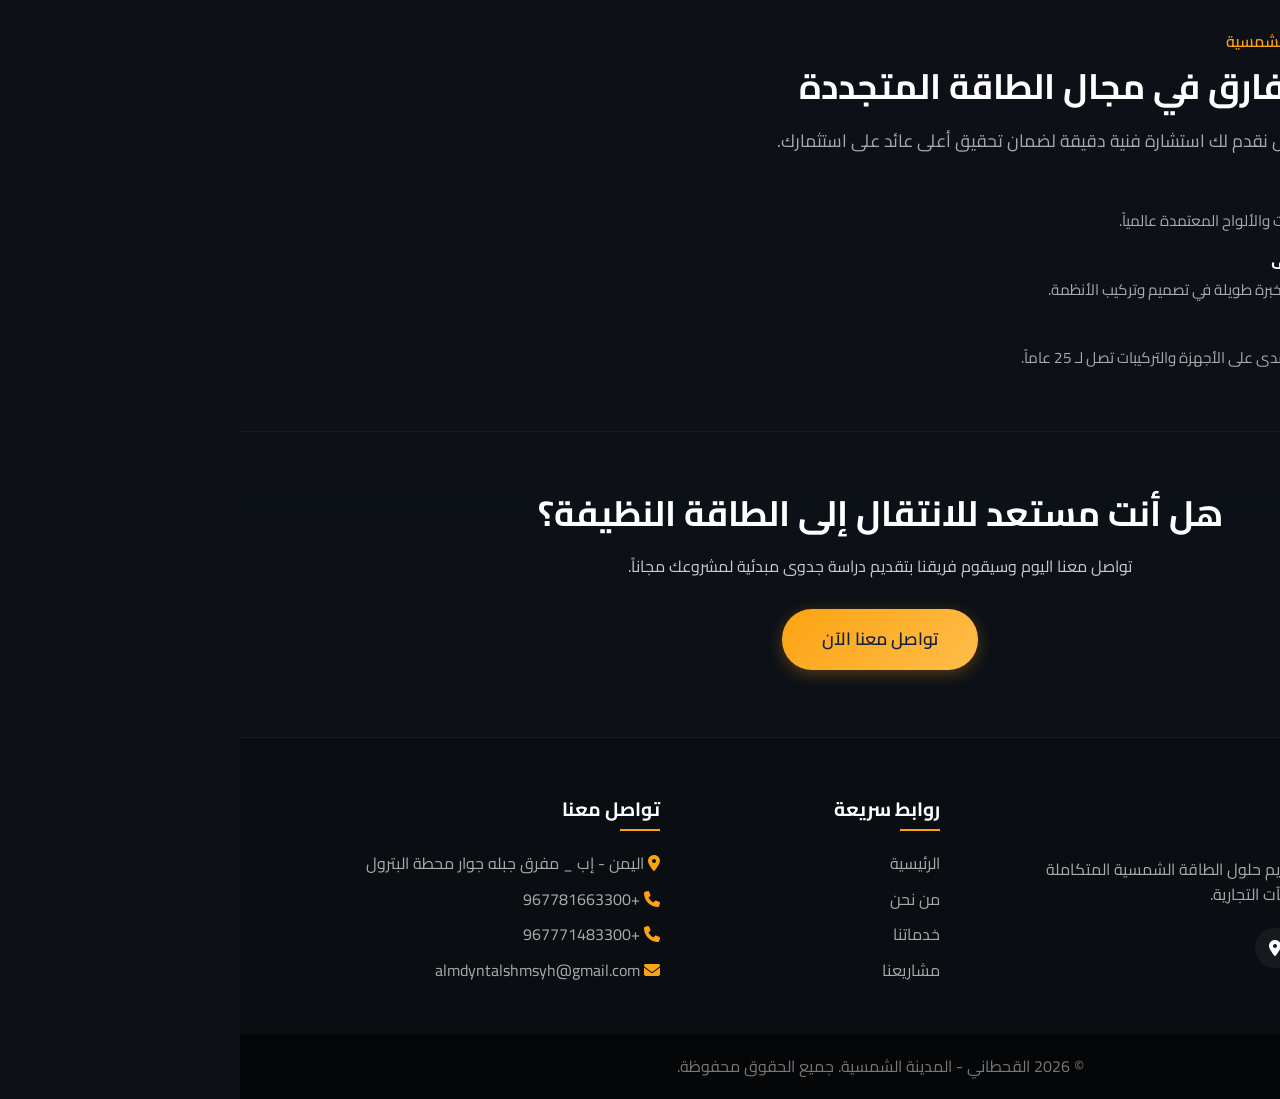
==== commit c6700c69: "تعديل" ====
--- a/index.html
+++ b/index.html
@@ -38,7 +38,8 @@
                     <li><a href="#about" class="nav-link">من نحن</a></li>
                     <li class="dropdown">
                         <a href="#" class="nav-link dropdown-toggle" id="products-dropdown-toggle">
-                            منتجاتنا <i class="fa-solid fa-chevron-down" style="font-size: 0.75rem; margin-right: 5px;"></i>
+                            منتجاتنا <i class="fa-solid fa-chevron-down"
+                                style="font-size: 0.75rem; margin-right: 5px;"></i>
                         </a>
                         <ul class="dropdown-menu" id="categories-dropdown-menu">
                             <!-- Dynamic categories will be injected here -->
@@ -131,7 +132,7 @@
         <div class="container">
             <div class="features-content">
                 <div class="features-text" data-aos="fade-left">
-                    <span class="subtitle">لماذا مدينة الطاقة؟</span>
+                    <span class="subtitle">لماذا القحطاني - المدينة الشمسية </span>
                     <h2>نحن نصنع الفارق في مجال الطاقة المتجددة</h2>
                     <p>لا نكتفي بتركيب الألواح، بل نقدم لك استشارة فنية دقيقة لضمان تحقيق أعلى عائد على استثمارك.</p>
 
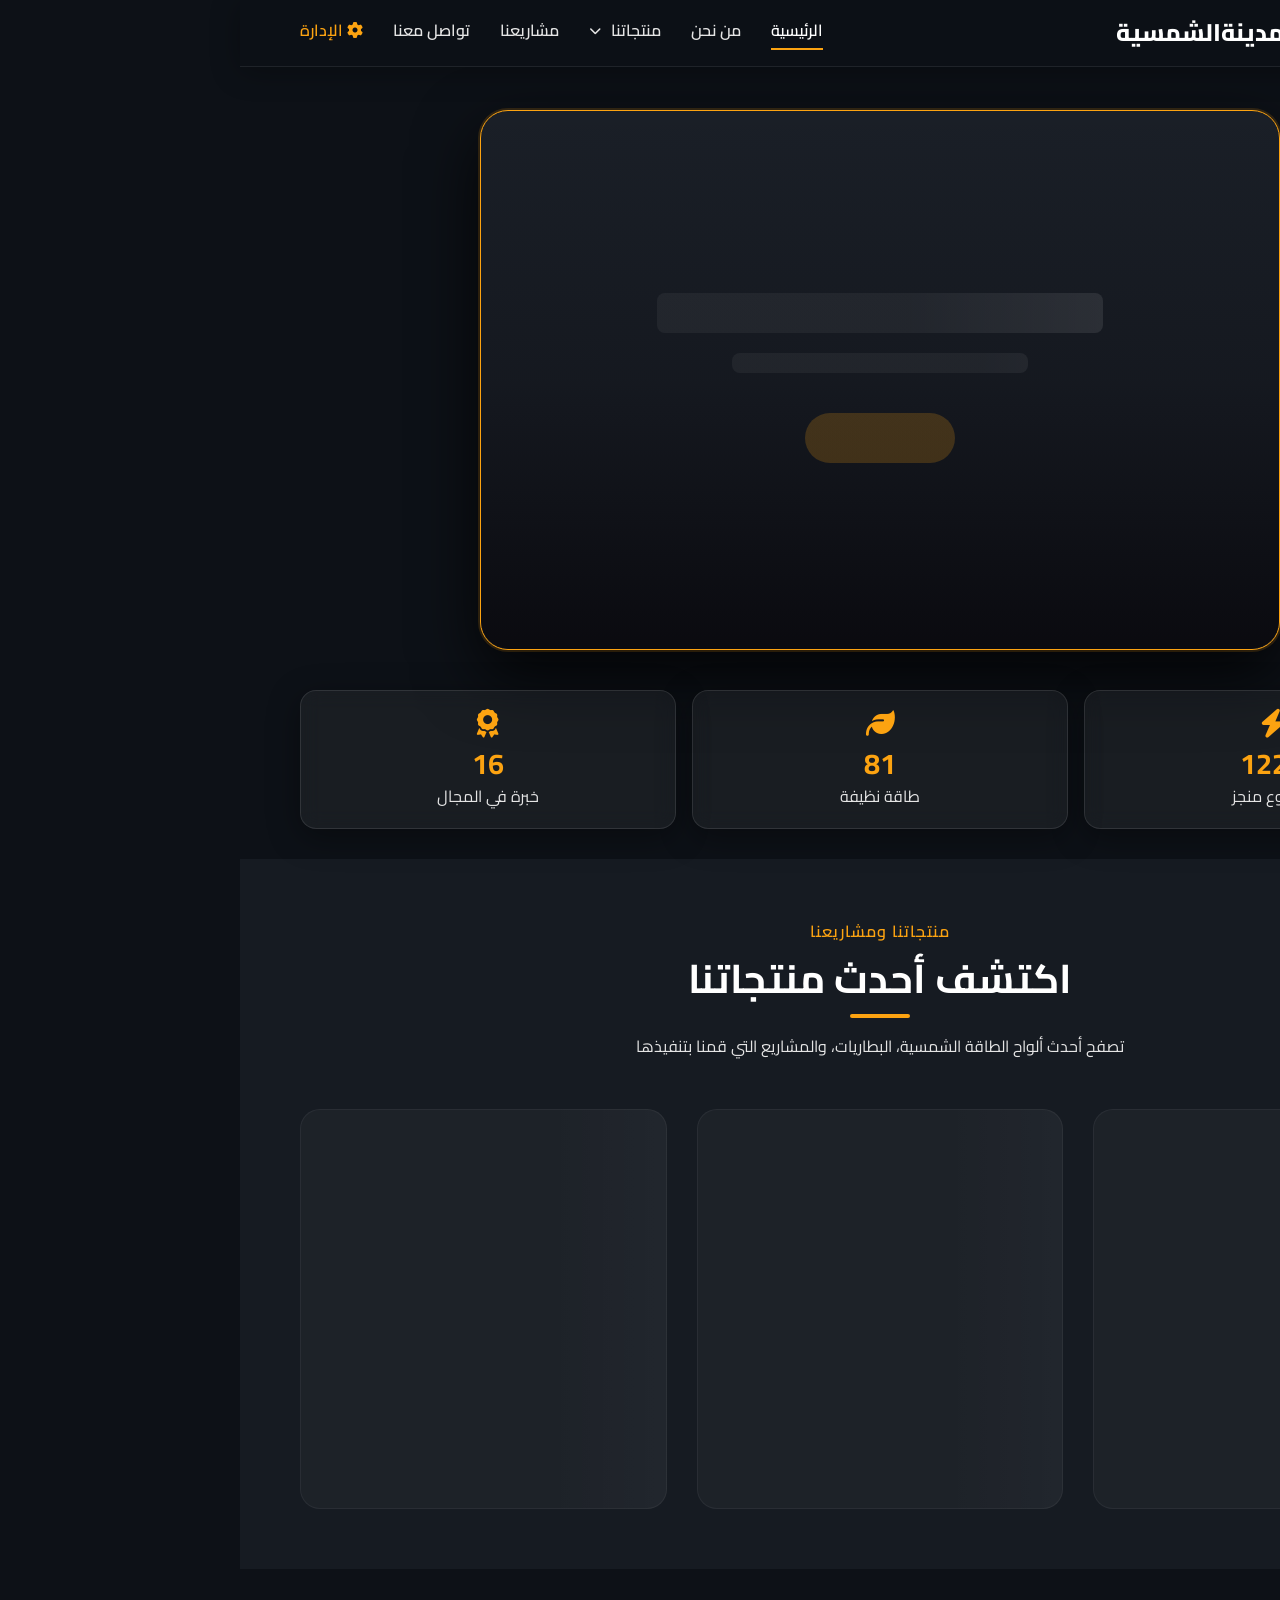
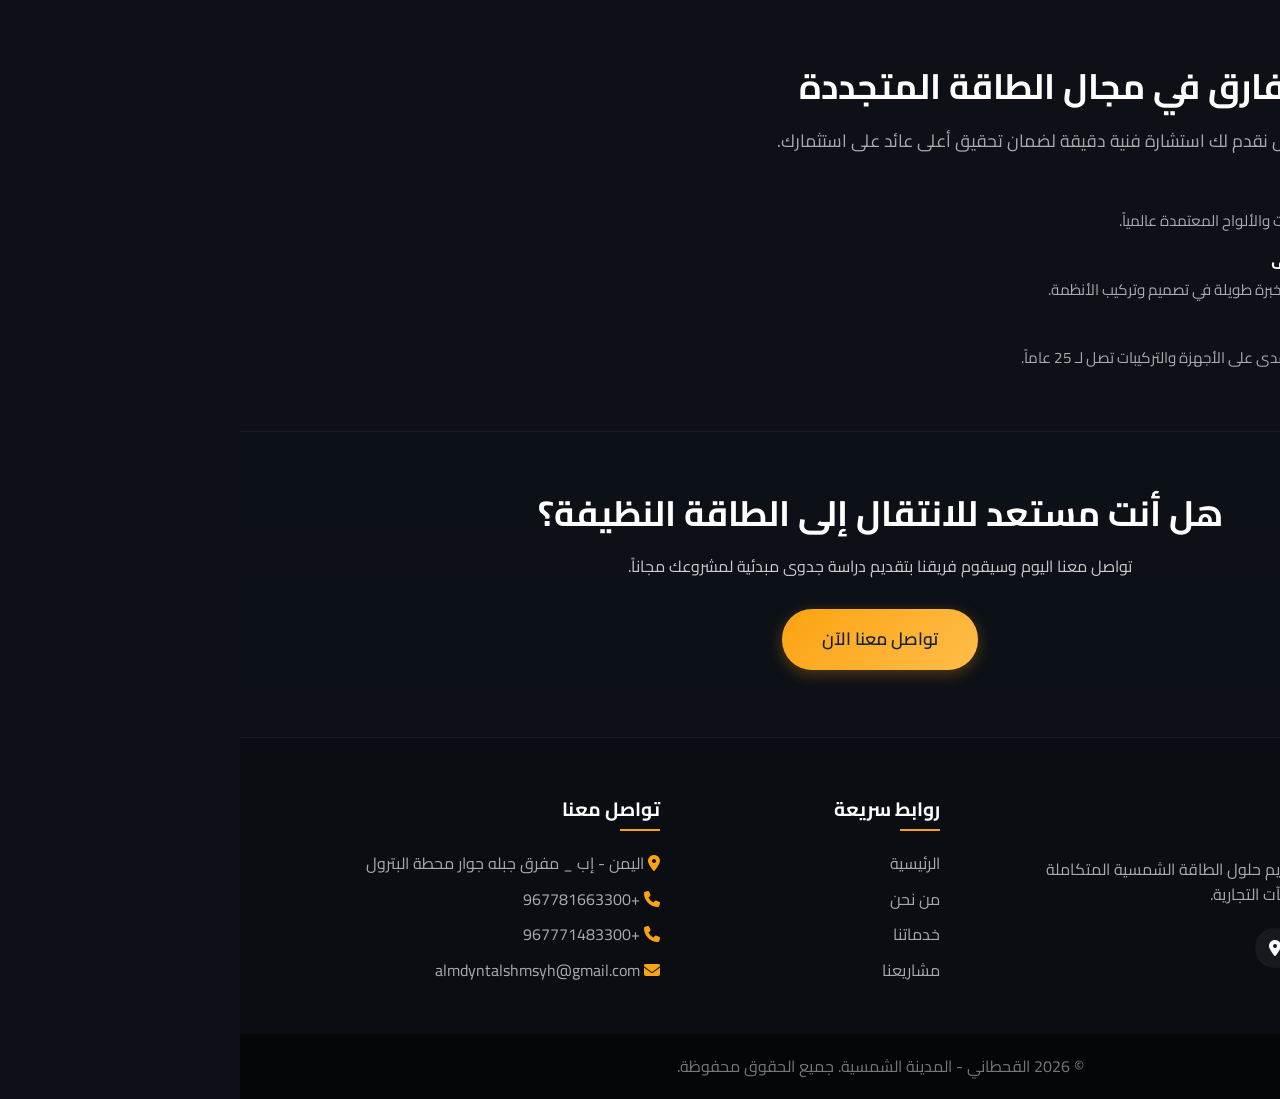
==== commit dab8d636: "تعديل من نحن" ====
--- a/index.html
+++ b/index.html
@@ -132,7 +132,7 @@
         <div class="container">
             <div class="features-content">
                 <div class="features-text" data-aos="fade-left">
-                    <span class="subtitle">لماذا القحطاني - المدينة الشمسية </span>
+                    <span class="subtitle"> مــن نـحـــن </span>
                     <h2>نحن نصنع الفارق في مجال الطاقة المتجددة</h2>
                     <p>لا نكتفي بتركيب الألواح، بل نقدم لك استشارة فنية دقيقة لضمان تحقيق أعلى عائد على استثمارك.</p>
 
